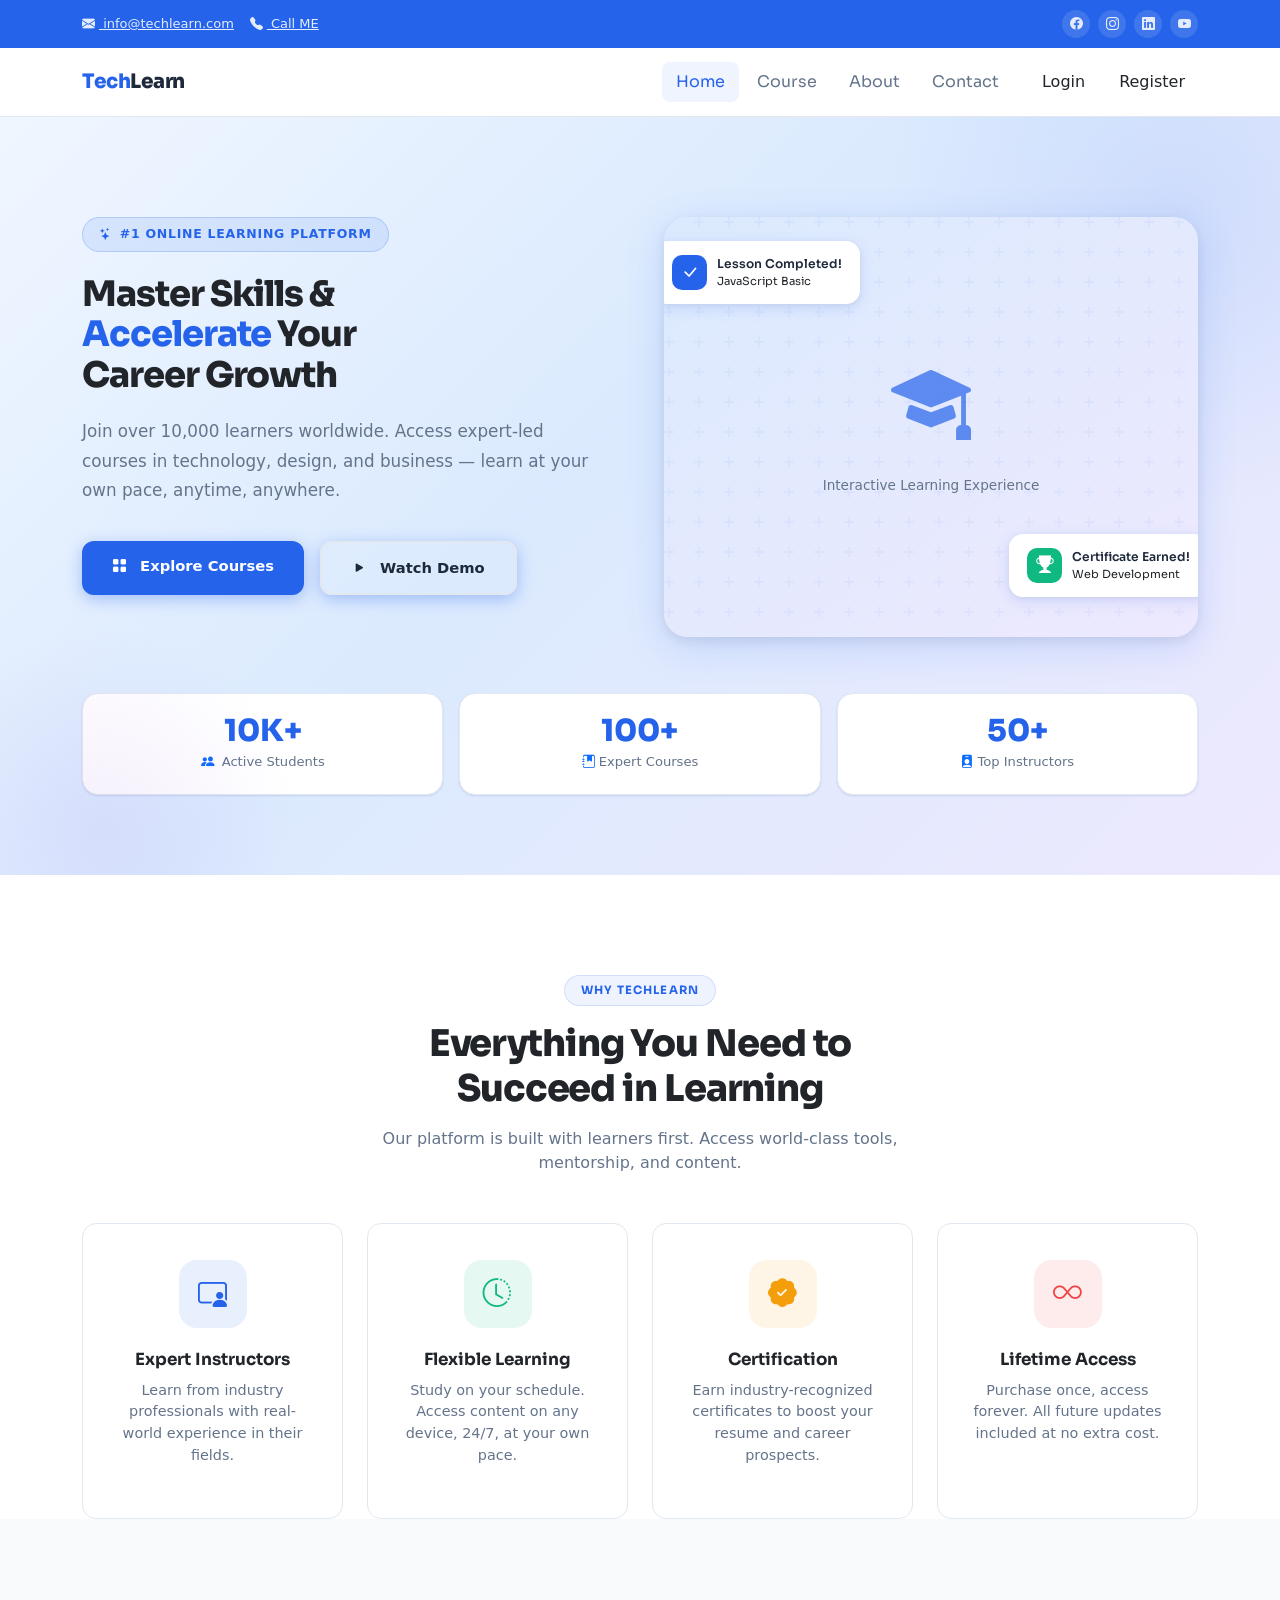
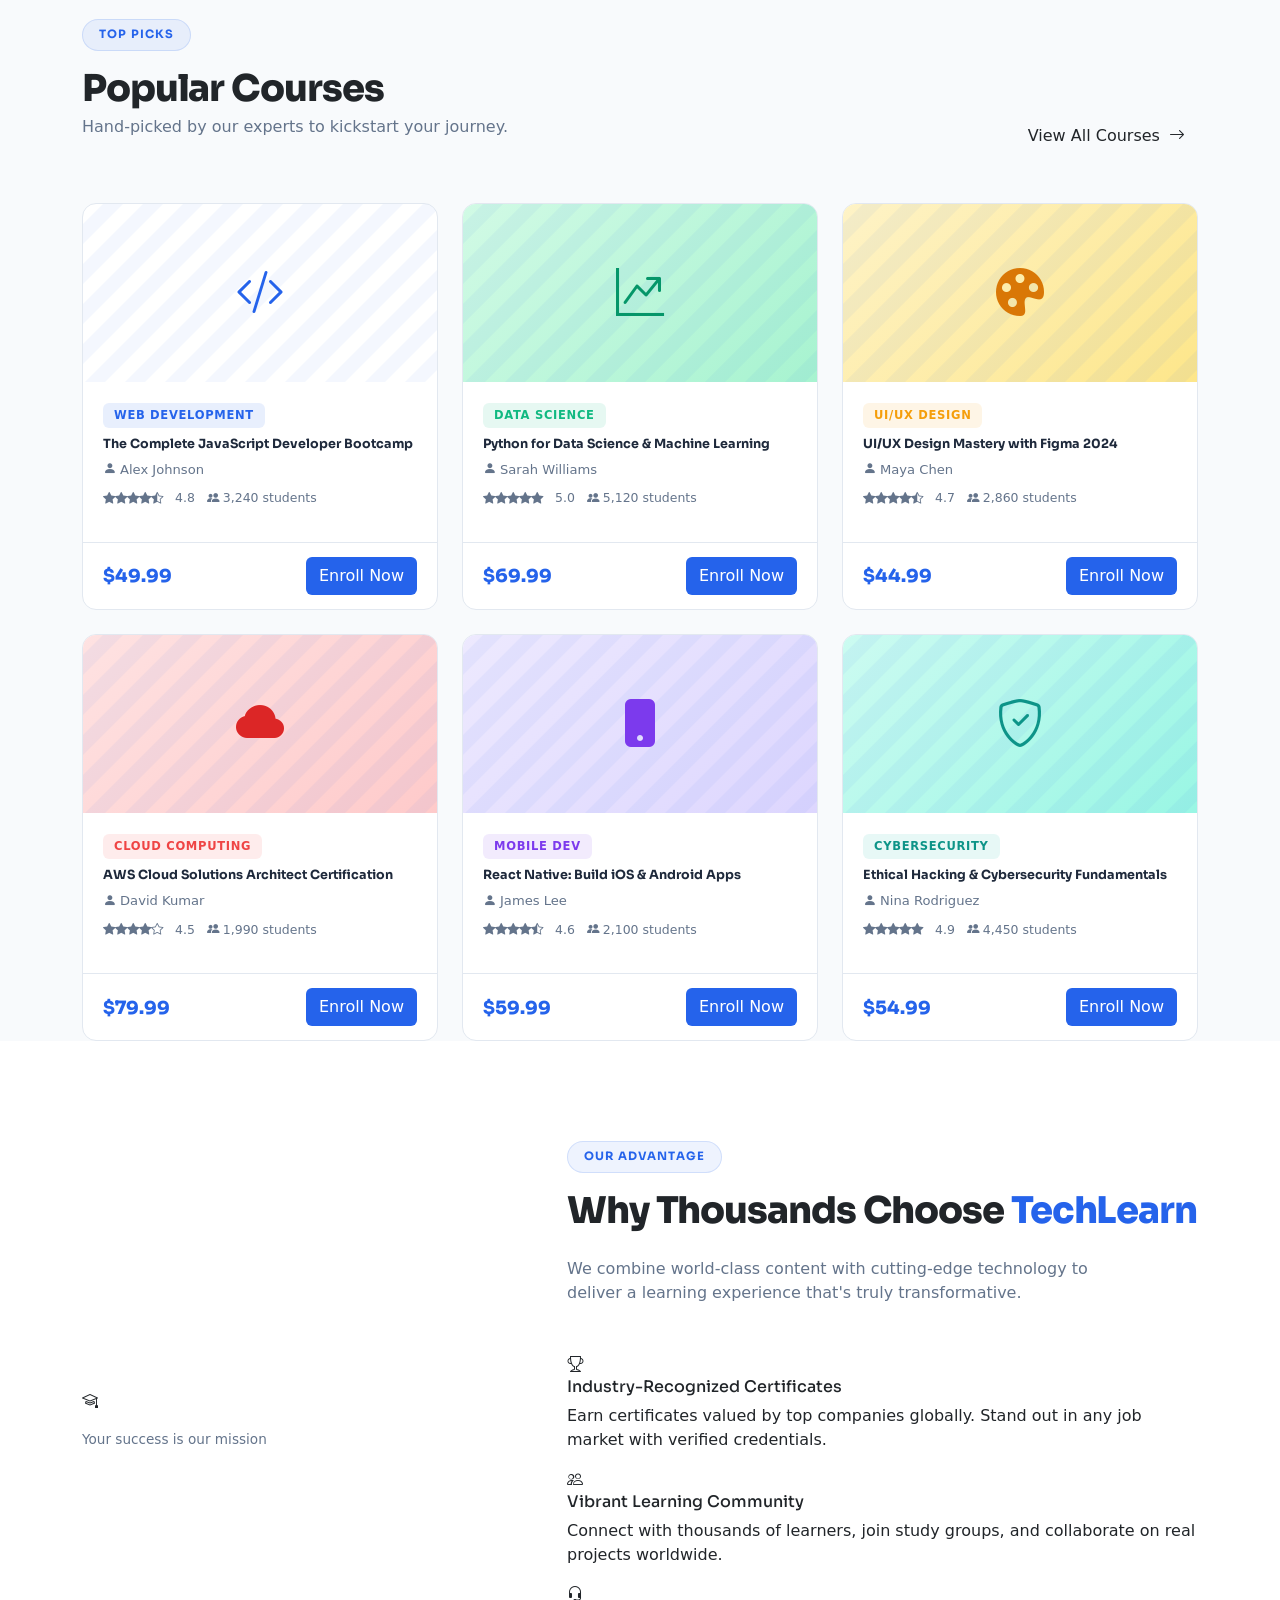
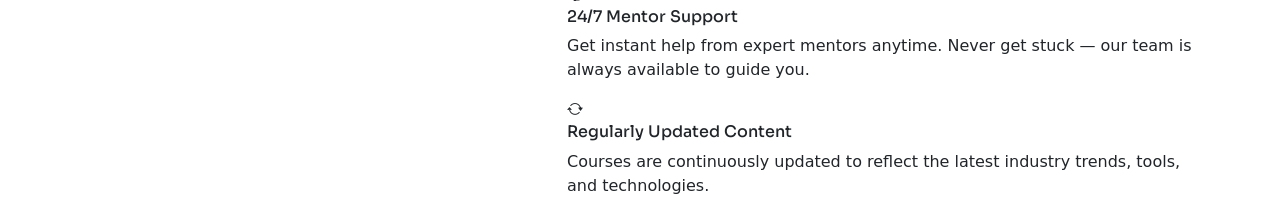
==== index.html @ 826a355e "create why us" ====
<!doctype html>
<html lang="en">
  <head>
    <meta charset="UTF-8" />
    <meta name="viewport" content="width=device-width, initial-scale=1.0" />
    <title>Main Page</title>

    <!-- css file -->
    <link rel="stylesheet" href="css/variables.css" />
    <link rel="stylesheet" href="css/style.css" />
    <link rel="stylesheet" href="css/index.css" />

    <!-- Bootstrap 5 -->
    <link
      href="https://cdn.jsdelivr.net/npm/bootstrap@5.3.3/dist/css/bootstrap.min.css"
      rel="stylesheet"
    />
    <!-- Bootstrap Icons -->
    <link
      href="https://cdn.jsdelivr.net/npm/bootstrap-icons@1.11.3/font/bootstrap-icons.css"
      rel="stylesheet"
    />
    <!-- Google Fonts -->
    <link
      href="https://fonts.googleapis.com/css2?family=Sora:wght@300;400;500;600;700;800&family=DM+Sans:ital,wght@0,300;0,400;0,500;1,400&display=swap"
      rel="stylesheet"
    />
  </head>
  <body>
    <div id="top-header">
      <div class="container">
        <div
          class="d-flex flex-wrap align-items-center justify-content-between gap-2"
        >
          <!-- contact -->
          <div class="d-flex flex-wrap align-items-center gap-3">
            <a href="mailto:techlearn@gmail.com">
              <i class="bi bi-envelope-fill me-1"></i>
              info@techlearn.com
            </a>

            <a href="tel:+174894854">
              <i class="bi bi-telephone-fill me-1"></i>
              Call ME
            </a>
          </div>

          <!-- social Icon -->

          <div class="top-social d-flex gap-2">
            <a href="#" aria-label="Facebook"><i class="bi bi-facebook"></i></a>
            <a href="#" aria-label="Instagram"
              ><i class="bi bi-instagram"></i
            ></a>
            <a href="#" aria-label="LinkedIn"><i class="bi bi-linkedin"></i></a>
            <a href="#" aria-label="Youtube"><i class="bi bi-youtube"></i></a>
          </div>
        </div>
      </div>
    </div>

    <!-- Start Navbar -->

    <nav class="navbar navbar-expand-lg sticky-top" id="mainNav">
      <div class="container">
        <a href="#" class="navbar-brand">Tech<span>Learn</span></a>

        <!-- Mobile Toggle -->

        <button
          class="navbar-toggler border-0"
          type="button"
          data-bs-toggle="offcanvas"
          data-bs-target="#navOffcanvas"
          aria-controls="navOffcanvas"
        >
          <i
            class="bi bi-list"
            style="font-size: 1.6rem; color: var(--primary)"
          ></i>
        </button>

        <!-- disktop nav -->

        <div class="collapse navbar-collapse justify-content-end">
          <ul class="navbar-nav align-itmes-center gap-1 me-3">
            <li class="nav-item">
              <a href="index.html" class="nav-link active">Home</a>
            </li>

            <li class="nav-item">
              <a href="course.html" class="nav-link">Course</a>
            </li>

            <li class="nav-item">
              <a href="" class="nav-link">About</a>
            </li>

            <li class="nav-item">
              <a href="" class="nav-link">Contact</a>
            </li>
          </ul>

          <div class="d-flex gap-2">
            <a href="#" class="btn btn-nav-login">Login</a>
            <a href="#" class="btn btn-nav-register">Register</a>
          </div>
        </div>
      </div>
    </nav>

    <!-- Mobile Menu -->

    <div class="offcanvas offcanvas-end" tabindex="-1" id="navOffcanvas">
      <div class="offcanvas-header">
        <h5 class="offcanvas-title">TechLearn</h5>
        <button
          type="button"
          class="btn-close btn-close-white"
          data-bs-dismiss="offcanvas"
        ></button>
      </div>

      <div class="offcanvas-body">
        <ul class="navbar-nav gap-1 mb-4">
          <li class="nav-item">
            <a href="" class="nav-link active">Home</a>
          </li>

          <li class="nav-item">
            <a href="course.html" class="nav-link">Course</a>
          </li>

          <li class="nav-item">
            <a href="" class="nav-link">About</a>
          </li>

          <li class="nav-item">
            <a href="" class="nav-link">Contact</a>
          </li>
        </ul>

        <div class="d-flex gap-2">
          <a href="#" class="btn btn-nav-login">Login</a>
          <a href="#" class="btn btn-nav-register">Register</a>
        </div>
      </div>
    </div>

    <!-- Hero Section -->

    <section id="hero">
      <div class="container">
        <div class="row align-item-center g-5">
          <!-- Left Content -->
          <div class="col-lg-6">
            <div class="hero-badge">
              <i class="bi bi-stars"></i> #1 Online Learning Platform
            </div>
            <h1 class="hero-heading">
              Master Skills &amp; <br />
              <span class="accent">Accelerate</span> Your<br />
              Career Growth
            </h1>
            <p class="hero-desc">
              Join over 10,000 learners worldwide. Access expert-led courses in
              technology, design, and business — learn at your own pace,
              anytime, anywhere.
            </p>

            <div class="d-flex flex-wrap gap-3">
              <a href="#" class="btn btn-hero-primary">
                <i class="bi bi-grid-fill me-2"></i> Explore Courses
              </a>

              <a href="#" class="btn btn-hero-outline">
                <span class="play-icon"
                  ><i class="bi bi-play-fill me-2"></i
                ></span>
                Watch Demo
              </a>
            </div>
          </div>

          <!-- Right Illustration -->
          <div class="col-lg-6">
            <div class="hero-illustration">
              <div class="hero-float-card card1">
                <div class="fc-icon green"><i class="bi bi-check-lg"></i></div>

                <div>
                  <div style="color: var(--text-primary)">
                    Lesson Completed!
                  </div>

                  <div
                    style="
                      color: var(--text-secndary);
                      font-size: 0.7rem;
                      font-weight: 400;
                    "
                  >
                    JavaScript Basic
                  </div>
                </div>
              </div>

              <div class="hero-float-card card2">
                <div class="fc-icon blue">
                  <i class="bi bi-trophy-fill"></i>
                </div>

                <div>
                  <div style="color: var(--text-primary)">
                    Certificate Earned!
                  </div>

                  <div
                    style="
                      color: var(--text-secndary);
                      font-size: 0.7rem;
                      font-weight: 400;
                    "
                  >
                    Web Development
                  </div>
                </div>
              </div>

              <div class="hero-illo-inner">
                <i class="bi bi-mortarboard-fill"></i>
                <p>Interactive Learning Experience</p>
              </div>
            </div>
          </div>
        </div>

        <div class="hero-stats">
          <div class="row g-3">
            <div class="col-sm-4">
              <div class="stat-card">
                <div class="stat-num">10K+</div>
                <div class="stat-label">
                  <i class="bi bi-people-fill text-primary me-1"></i> Active
                  Students
                </div>
              </div>
            </div>

            <div class="col-sm-4">
              <div class="stat-card">
                <div class="stat-num">100+</div>
                <div class="stat-label">
                  <i class="bi bi-journal-bookmark-fill text-primary me-1"></i
                  >Expert Courses
                </div>
              </div>
            </div>

            <div class="col-sm-4">
              <div class="stat-card">
                <div class="stat-num">50+</div>
                <div class="stat-label">
                  <i class="bi bi-person-badge-fill text-primary me-1"></i>Top
                  Instructors
                </div>
              </div>
            </div>
          </div>
        </div>
      </div>
    </section>

    <!-- =============================================
     4. FEATURES SECTION
============================================= -->
    <section id="features" class="section-pad">
      <div class="container">
        <div class="text-center mb-5">
          <div class="section-tag">Why TechLearn</div>
          <h2 class="section-title">
            Everything You Need to <br class="d-none d-md-block" />Succeed in
            Learning
          </h2>
          <div class="divider mx-auto mb-3"></div>
          <p class="section-sub mx-auto">
            Our platform is built with learners first. Access world-class tools,
            mentorship, and content.
          </p>
        </div>
        <div class="row g-4">
          <div class="col-sm-6 col-lg-3">
            <div class="feature-card">
              <div class="feature-icon fi-blue">
                <i class="bi bi-person-video3"></i>
              </div>
              <h5>Expert Instructors</h5>
              <p>
                Learn from industry professionals with real-world experience in
                their fields.
              </p>
            </div>
          </div>
          <div class="col-sm-6 col-lg-3">
            <div class="feature-card">
              <div class="feature-icon fi-green">
                <i class="bi bi-clock-history"></i>
              </div>
              <h5>Flexible Learning</h5>
              <p>
                Study on your schedule. Access content on any device, 24/7, at
                your own pace.
              </p>
            </div>
          </div>
          <div class="col-sm-6 col-lg-3">
            <div class="feature-card">
              <div class="feature-icon fi-yellow">
                <i class="bi bi-patch-check-fill"></i>
              </div>
              <h5>Certification</h5>
              <p>
                Earn industry-recognized certificates to boost your resume and
                career prospects.
              </p>
            </div>
          </div>
          <div class="col-sm-6 col-lg-3">
            <div class="feature-card">
              <div class="feature-icon fi-red">
                <i class="bi bi-infinity"></i>
              </div>
              <h5>Lifetime Access</h5>
              <p>
                Purchase once, access forever. All future updates included at no
                extra cost.
              </p>
            </div>
          </div>
        </div>
      </div>
    </section>
    <!-- courses -->
    <section id="courses" class="section-pad">
      <div class="container">
        <div
          class="d-flex flex-wrap align-items-end justify-content-between mb-5 gap-3"
        >
          <div>
            <div class="section-tag">Top Picks</div>
            <h2 class="section-title mb-1">Popular Courses</h2>
            <div class="divider left"></div>
            <p class="section-sub">
              Hand-picked by our experts to kickstart your journey.
            </p>
          </div>
          <a href="#" class="btn btn-nav-login"
            >View All Courses <i class="bi bi-arrow-right ms-1"></i
          ></a>
        </div>

        <div class="row g-4">
          <div class="col-md-6 col-lg-4">
            <div class="course-card">
              <div class="course-thumb">
                <i
                  class="bi bi-code-slash"
                  style="color: #2563eb; position: relative; z-index: 1"
                ></i>
              </div>
              <div class="course-body">
                <span class="course-cat cat-blue">Web Development</span>
                <h6 class="course-title">
                  The Complete JavaScript Developer Bootcamp
                </h6>
                <p class="course-instructor">
                  <i class="bi bi-person-fill me-1"></i>Alex Johnson
                </p>
                <div class="course-meta">
                  <span class="stars"
                    ><i class="bi bi-star-fill"></i
                    ><i class="bi bi-star-fill"></i
                    ><i class="bi bi-star-fill"></i
                    ><i class="bi bi-star-fill"></i
                    ><i class="bi bi-star-half"></i
                  ></span>
                  <span>4.8</span>
                  <span
                    ><i class="bi bi-people-fill me-1"></i>3,240 students</span
                  >
                </div>
              </div>
              <div class="course-footer">
                <span class="course-price">$49.99</span>
                <a href="#" class="btn btn-enroll">Enroll Now</a>
              </div>
            </div>
          </div>

          <!-- Course 2 -->
          <div class="col-md-6 col-lg-4">
            <div class="course-card">
              <div class="course-thumb course-thumb-green">
                <i
                  class="bi bi-graph-up-arrow"
                  style="color: #059669; position: relative; z-index: 1"
                ></i>
              </div>
              <div class="course-body">
                <span class="course-cat cat-green">Data Science</span>
                <h6 class="course-title">
                  Python for Data Science &amp; Machine Learning
                </h6>
                <p class="course-instructor">
                  <i class="bi bi-person-fill me-1"></i>Sarah Williams
                </p>
                <div class="course-meta">
                  <span class="stars"
                    ><i class="bi bi-star-fill"></i
                    ><i class="bi bi-star-fill"></i
                    ><i class="bi bi-star-fill"></i
                    ><i class="bi bi-star-fill"></i
                    ><i class="bi bi-star-fill"></i
                  ></span>
                  <span>5.0</span>
                  <span
                    ><i class="bi bi-people-fill me-1"></i>5,120 students</span
                  >
                </div>
              </div>
              <div class="course-footer">
                <span class="course-price">$69.99</span>
                <a href="#" class="btn btn-enroll">Enroll Now</a>
              </div>
            </div>
          </div>

          <!-- Course 3 -->
          <div class="col-md-6 col-lg-4">
            <div class="course-card">
              <div class="course-thumb course-thumb-yellow">
                <i
                  class="bi bi-palette-fill"
                  style="color: #d97706; position: relative; z-index: 1"
                ></i>
              </div>
              <div class="course-body">
                <span class="course-cat cat-yellow">UI/UX Design</span>
                <h6 class="course-title">
                  UI/UX Design Mastery with Figma 2024
                </h6>
                <p class="course-instructor">
                  <i class="bi bi-person-fill me-1"></i>Maya Chen
                </p>
                <div class="course-meta">
                  <span class="stars"
                    ><i class="bi bi-star-fill"></i
                    ><i class="bi bi-star-fill"></i
                    ><i class="bi bi-star-fill"></i
                    ><i class="bi bi-star-fill"></i
                    ><i class="bi bi-star-half"></i
                  ></span>
                  <span>4.7</span>
                  <span
                    ><i class="bi bi-people-fill me-1"></i>2,860 students</span
                  >
                </div>
              </div>
              <div class="course-footer">
                <span class="course-price">$44.99</span>
                <a href="#" class="btn btn-enroll">Enroll Now</a>
              </div>
            </div>
          </div>

          <!-- Course 4 -->
          <div class="col-md-6 col-lg-4">
            <div class="course-card">
              <div class="course-thumb course-thumb-red">
                <i
                  class="bi bi-cloud-fill"
                  style="color: #dc2626; position: relative; z-index: 1"
                ></i>
              </div>
              <div class="course-body">
                <span class="course-cat cat-red">Cloud Computing</span>
                <h6 class="course-title">
                  AWS Cloud Solutions Architect Certification
                </h6>
                <p class="course-instructor">
                  <i class="bi bi-person-fill me-1"></i>David Kumar
                </p>
                <div class="course-meta">
                  <span class="stars"
                    ><i class="bi bi-star-fill"></i
                    ><i class="bi bi-star-fill"></i
                    ><i class="bi bi-star-fill"></i
                    ><i class="bi bi-star-fill"></i><i class="bi bi-star"></i
                  ></span>
                  <span>4.5</span>
                  <span
                    ><i class="bi bi-people-fill me-1"></i>1,990 students</span
                  >
                </div>
              </div>
              <div class="course-footer">
                <span class="course-price">$79.99</span>
                <a href="#" class="btn btn-enroll">Enroll Now</a>
              </div>
            </div>
          </div>

          <!-- Course 5 -->
          <div class="col-md-6 col-lg-4">
            <div class="course-card">
              <div class="course-thumb course-thumb-purple">
                <i
                  class="bi bi-phone-fill"
                  style="color: #7c3aed; position: relative; z-index: 1"
                ></i>
              </div>
              <div class="course-body">
                <span class="course-cat cat-purple">Mobile Dev</span>
                <h6 class="course-title">
                  React Native: Build iOS &amp; Android Apps
                </h6>
                <p class="course-instructor">
                  <i class="bi bi-person-fill me-1"></i>James Lee
                </p>
                <div class="course-meta">
                  <span class="stars"
                    ><i class="bi bi-star-fill"></i
                    ><i class="bi bi-star-fill"></i
                    ><i class="bi bi-star-fill"></i
                    ><i class="bi bi-star-fill"></i
                    ><i class="bi bi-star-half"></i
                  ></span>
                  <span>4.6</span>
                  <span
                    ><i class="bi bi-people-fill me-1"></i>2,100 students</span
                  >
                </div>
              </div>
              <div class="course-footer">
                <span class="course-price">$59.99</span>
                <a href="#" class="btn btn-enroll">Enroll Now</a>
              </div>
            </div>
          </div>

          <!-- Course 6 -->
          <div class="col-md-6 col-lg-4">
            <div class="course-card">
              <div class="course-thumb course-thumb-teal">
                <i
                  class="bi bi-shield-check"
                  style="color: #0d9488; position: relative; z-index: 1"
                ></i>
              </div>
              <div class="course-body">
                <span class="course-cat cat-teal">Cybersecurity</span>
                <h6 class="course-title">
                  Ethical Hacking &amp; Cybersecurity Fundamentals
                </h6>
                <p class="course-instructor">
                  <i class="bi bi-person-fill me-1"></i>Nina Rodriguez
                </p>
                <div class="course-meta">
                  <span class="stars"
                    ><i class="bi bi-star-fill"></i
                    ><i class="bi bi-star-fill"></i
                    ><i class="bi bi-star-fill"></i
                    ><i class="bi bi-star-fill"></i
                    ><i class="bi bi-star-fill"></i
                  ></span>
                  <span>4.9</span>
                  <span
                    ><i class="bi bi-people-fill me-1"></i>4,450 students</span
                  >
                </div>
              </div>
              <div class="course-footer">
                <span class="course-price">$54.99</span>
                <a href="#" class="btn btn-enroll">Enroll Now</a>
              </div>
            </div>
          </div>
        </div>
      </div>
    </section>
    <!-- Why choose us -->
    <section id="why-us" class="section-pad">
      <div class="container">
        <div class="row g-5 align-items-center">
          <!-- Image -->
          <div class="col-lg-5">
            <div class="why-image">
              <div class="why-image-inner">
                <i class="bi bi-mortarboard"></i>
                <p
                  class="mt-3"
                  style="color: var(--text-secondary); font-size: 0.85rem"
                >
                  Your success is our mission
                </p>
              </div>
            </div>
          </div>
          <!-- Content -->
          <div class="col-lg-7">
            <div class="section-tag">Our Advantage</div>
            <h2 class="section-title">
              Why Thousands Choose
              <span style="color: var(--primary)">TechLearn</span>
            </h2>
            <div class="divider left mb-4"></div>
            <p class="section-sub mb-5">
              We combine world-class content with cutting-edge technology to
              deliver a learning experience that's truly transformative.
            </p>

            <div class="why-feature">
              <div class="why-icon"><i class="bi bi-trophy"></i></div>
              <div>
                <h6>Industry-Recognized Certificates</h6>
                <p>
                  Earn certificates valued by top companies globally. Stand out
                  in any job market with verified credentials.
                </p>
              </div>
            </div>

            <div class="why-feature">
              <div class="why-icon"><i class="bi bi-people"></i></div>
              <div>
                <h6>Vibrant Learning Community</h6>
                <p>
                  Connect with thousands of learners, join study groups, and
                  collaborate on real projects worldwide.
                </p>
              </div>
            </div>

            <div class="why-feature">
              <div class="why-icon"><i class="bi bi-headset"></i></div>
              <div>
                <h6>24/7 Mentor Support</h6>
                <p>
                  Get instant help from expert mentors anytime. Never get stuck
                  — our team is always available to guide you.
                </p>
              </div>
            </div>

            <div class="why-feature">
              <div class="why-icon"><i class="bi bi-arrow-repeat"></i></div>
              <div>
                <h6>Regularly Updated Content</h6>
                <p>
                  Courses are continuously updated to reflect the latest
                  industry trends, tools, and technologies.
                </p>
              </div>
            </div>
          </div>
        </div>
      </div>
    </section>
  </body>
  <script src="https://cdn.jsdelivr.net/npm/bootstrap@5.3.3/dist/js/bootstrap.bundle.min.js"></script>
</html>
---- css/variables.css ----
/* =============================================
       CSS VARIABLES  (identical to homepage)
    ============================================= */
    :root {
      --primary:       #2563EB;
      --primary-hover: #1D4ED8;
      --secondary:     #3B82F6;
      --success:       #10B981;
      --warning:       #F59E0B;
      --danger:        #EF4444;

      --bg-main:       #F8FAFC;
      --bg-section:    #FFFFFF;
      --bg-card:       #FFFFFF;

      --text-primary:  #1E293B;
      --text-secondary:#64748B;
      --text-light:    #94A3B8;

      --footer-bg:     #0F172A;
      --footer-text:   #CBD5E1;
      --footer-link:   #60A5FA;

      --border:        #E2E8F0;

      --shadow-sm:  0 1px 3px rgba(37,99,235,.08), 0 1px 2px rgba(0,0,0,.06);
      --shadow-md:  0 4px 16px rgba(37,99,235,.12), 0 2px 6px rgba(0,0,0,.06);
      --shadow-lg:  0 10px 40px rgba(37,99,235,.16), 0 4px 12px rgba(0,0,0,.08);
      --radius:     14px;
      --transition: .28s cubic-bezier(.4,0,.2,1);
    }
---- css/style.css ----
/* =============================================
       BASE
    ============================================= */
    *,
    *::before,
    *::after {
        box-sizing: border-box;
        margin: 0;
        padding: 0;
    }

    body {
        font-family: 'DM Sans', sans-serif;
        background: var(--bg-main);
        color: var(--text-primary);
        font-size: 16px;
        line-height: 1.65;
        overflow-x: hidden;
    }

    h1,
    h2,
    h3,
    h4,
    h5,
    h6 {
        font-family: 'Sora', sans-serif;
        font-weight: 700;
        color: var(--text-primary);
    }

    a {
        text-decoration: none;
        color: inherit;
    }

    #top-header{
        background-color: var(--primary);
        padding: 10px 0;
        font-size: 13px;
        color: #fff;
    }

    #top-header a{
        color: #fff;
        opacity: .88;
        transition: opacity var(--transition);
    }
    #top-header a:hover{
        opacity: 1;
        
    }

    .top-social a{
        display: inline-flex;
        align-items: center;
        justify-content: center;
        width: 28px;
        height: 28px;
        border-radius: 50%;
        background: rgba(255, 255, 255, .14);
        font-size: 13px;
        transition: background var(--transition), transform var(--transition);
    }

    .top-social a:hover{
        background: rgba(255, 255, 255, .3);
        transform: translateY(-2px)
    }


/* navbar style */

#mainNav{
    background: var(--bg-section);
    border-bottom: 1px solid var(--border);
    padding: 14px 0;
    transition: box-shadow var(--transition);
}


#mainNav.scrolled{
    box-shadow: var(--shadow-md);
}
.navbar-brand{
    font-family: "Sora",sans-serif;
    font-weight: 800;
    font-size: 1.5rem;
    color: var(--primary) !important;
    letter-spacing: -0.5px;
}

.navbar-brand span{
    color: var(--text-primary);
}

.nav-link{
     font-family: "Sora",sans-serif;
    font-weight: 500;
    font-size: 0.88rem;
    color: var(--text-secondary) !important;
    padding: 8px 14px !important;
    border-radius: 8px;
    transition: color var(--transition), background var(--transition);
}

.nav-link:hover,
.nav-link.active {
    color:var(--primary)!important;
    background: rgba(37, 99, 235, 0.07);
}

.btn-nav-login{
    font-family: 'Segoe UI',sans-serif;
    font-size: 0.85rem;
    font-weight: 600;
    color: var(--primary);
    border: 1.5px solid var(--primary);
    border-radius: 9px;
    padding: 8px 22px;
    transition: all var(--transition);
}

.btn-nav-login:hover{
    background: var(--primary);
    color: #fff;
    transform: translateY(-1px);
    box-shadow: 0 4px 12px rgba(37, 99, 235, .3);
}


.btn-nav-register{
    font-family: 'Segoe UI',sans-serif;
    font-size: 0.85rem;
    font-weight: 600;
    color: var(--primary);
    border: 1.5px solid var(--primary);
    border-radius: 9px;
    padding: 8px 22px;
    transition: all var(--transition);
}

.btn-nav-register:hover{
    background: var(--primary);
    color: #fff;
    transform: translateY(-1px);
    box-shadow: 0 4px 12px rgba(37, 99, 235, .3);
}


.offcanvas-header{
    background-color: var(--primary);
    color: #fff;
}

.offcanvas-title{
    font-family: 'Segoe UI' sans-serif;
    font-weight: 800;
}
---- css/index.css ----
#hero {
  background: linear-gradient(135deg, #eff6ff 0%, #dbeafe 45%, #ede9fe 100%);
  padding: 100px 0 80px;
  position: relative;
  overflow: hidden;
}

#hero::before {
  content: "";
  position: absolute;
  width: 600px;
  height: 600px;
  border-radius: 50%;
  background: radial-gradient(
    circle,
    rgba(37, 99, 235, 0.1) 0%,
    transparent 70%
  );
  top: -200px;
  right: -200px;
  pointer-events: none;
}

#hero::after {
  content: "";
  position: absolute;
  width: 400px;
  height: 400px;
  border-radius: 50%;
  background: radial-gradient(
    circle,
    rgba(109, 40, 217, 0.07) 0%,
    transparent 70%
  );
  bottom: -150px;
  left: -100px;
  pointer-events: none;
}

.hero-badge {
  display: inline-flex;
  align-items: center;
  gap: 8px;
  background: rgba(37, 99, 235, 0.1);
  color: var(--primary);
  font-family: "sora" sans-serif;
  font-size: 0.78rem;
  font-weight: 700;
  letter-spacing: 0.06em;
  text-transform: uppercase;
  padding: 7px 16px;
  border-radius: 50px;
  margin-bottom: 22px;
  border: 1px solid rgba(37, 99, 235, 0.2);
}

.hero-heading {
  font-size: 2.2rem;
  font-weight: 800;
  line-height: 1.15;
  letter-spacing: -0.03em;
  margin-bottom: 22px;
}

.hero-heading .accent {
  color: var(--primary);
  position: relative;
}

.hero-desc {
  font-size: 1.05rem;
  color: var(--text-secondary);
  max-width: 520px;
  margin-bottom: 36px;
  line-height: 1.75;
}

.btn-hero-primary {
  background: var(--primary) !important;
  color: #fff !important;
  font-family: "Sora" sans-serif !important;
  font-weight: 700 !important;
  font-size: 0.92rem !important;
  padding: 14px 30px !important;
  border-radius: 12px !important;
  border: none !important;
  transition: all var(--transition) !important;
  box-shadow: 0 4px 16px rgb(37, 99, 235, 0.35) !important;
}

.btn-hero-primary:hover {
  background: var(--primary-hover);
  transform: translateY(-2px);
  box-shadow: 0 8px 24px rgba(37, 99, 235, 0.45);
  color: #fff;
}

.btn-hero-outline {
  background: transparent !important;
  color: var(--text-primary) !important;
  font-family: "Sora" sans-serif !important;
  font-weight: 700 !important;
  font-size: 0.92rem !important;
  padding: 14px 30px !important;
  border-radius: 12px !important;
  border: 2px solid var(--border) !important;
  transition: all var(--transition) !important;
  display: inline-flex;
  box-shadow: 0 4px 16px rgb(37, 99, 235, 0.35) !important;
  gap: 8px;
  align-items: center;
}

.btn-hero-outline:hover {
  border-color: var(--primary) !important;
  color: var(--primary) !important;
  transform: translateY(-2px) !important;
}

/* .btn-hero-outline .play-icon {
    width: 34px;
    height: 34px;
    background: var(--primary);
    border-radius: 50%;
    display: inline-flex;
    align-items: center;
    justify-content: center;
    color:#fff;
    font-size: 12px;
    transition: background var(--transition);
} */

.hero-illustration {
  background: linear-gradient(145deg, #dbeafe, #ede9fe);
  border-radius: 24px;
  min-height: 420px;
  position: relative;
  display: flex;
  align-items: center;
  justify-content: center;
  overflow: hidden;
  box-shadow: var(--shadow-lg);
}

.hero-illustration::before {
  content: "";
  position: absolute;
  inset: 0;
  background: url("data:image/svg+xml,%3Csvg width='60' height='60' viewBox='0 0 60 60' xmlns='http://www.w3.org/2000/svg'%3E%3Cg fill='none' fill-rule='evenodd'%3E%3Cg fill='%232563EB' fill-opacity='0.05'%3E%3Cpath d='M36 34v-4h-2v4h-4v2h4v4h2v-4h4v-2h-4zm0-30V0h-2v4h-4v2h4v4h2V6h4V4h-4zM6 34v-4H4v4H0v2h4v4h2v-4h4v-2H6zM6 4V0H4v4H0v2h4v4h2V6h4V4H6z'/%3E%3C/g%3E%3C/g%3E%3C/svg%3E");
}

.hero-illo-inner {
  text-align: center;
  position: relative;
  z-index: 1;
  padding: 40px;
}

.hero-illo-inner i {
  font-size: 5rem;
  color: var(--primary);
  opacity: 0.7;
}

.hero-illo-inner p {
  color: var(--text-secondary);
  font-size: 0.85rem;
  margin-top: 12px;
}

.hero-float-card {
  position: absolute;
  background: #fff;
  border-radius: 14px;
  padding: 14px 18px;
  box-shadow: var(--shadow-md);
  display: flex;
  align-items: center;
  gap: 10px;
  font-family: "Sora", sans-serif;
  font-size: 0.76rem;
  font-weight: 600;
  animation: floatCard 3s ease-in-out infinite;
}

.hero-float-card.card1 {
  top: 24px;
  left: -10px;
  animation-delay: 0s;
}

.hero-float-card.card2 {
  bottom: 40px;
  right: -10px;
  animation-delay: 1.5s;
}

.hero-float-card .fc-icon {
  width: 35px;
  height: 35px;
  border-radius: 10px;
  display: flex;
  align-items: center;
  justify-content: center;
  font-size: 1.1rem;
  color: #fff;
}

.hero-float-card .fc-icon.green {
  background: var(--primary);
}

.hero-float-card .fc-icon.blue {
  background: var(--success) !important;
}

@keyframes floatCard {
  0%,
  100% {
    transform: translateY(0);
  }

  50% {
    transform: translateY(-8px);
  }
}

.hero-stats {
  margin-top: 56px;
}

.stat-card {
  background: #fff;
  border-radius: 16px;
  padding: 22px 28px;
  text-align: center;
  box-shadow: var(--shadow-sm);
  border: 1px solid var(--border);
  transition: all var(--transition);
}

.stat-card:hover {
  box-shadow: var(--shadow-md);
  transform: translateY(-4px);
  border-color: rgba(37, 99, 235, 0.2);
}

.stat-num {
  font-family: "Sora", sans-serif;
  font-size: 1.9rem;
  font-weight: 800;
  color: var(--primary);
  line-height: 1;
  margin-bottom: 6px;
}

.stat-label {
  font-size: 0.82rem;
  color: var(--text-secondary);
  font-weight: 500;
}

/* =============================================
       SECTION HEADER SHARED STYLE
    ============================================= */
.section-tag {
  margin-top: 100px;
  display: inline-block;
  background: rgba(37, 99, 235, 0.08);
  color: var(--primary);
  font-family: "Sora", sans-serif;
  font-size: 0.72rem;
  font-weight: 700;
  letter-spacing: 0.1em;
  text-transform: uppercase;
  padding: 6px 16px;
  border-radius: 50px;
  margin-bottom: 16px;
  border: 1px solid rgba(37, 99, 235, 0.15);
}

.section-title {
  font-size: clamp(1.6rem, 3.5vw, 2.3rem);
  font-weight: 800;
  letter-spacing: -0.03em;
  margin-bottom: 14px;
}

.section-sub {
  color: var(--text-secondary);
  font-size: 1rem;
  max-width: 560px;
}

/* =============================================
       4. FEATURES SECTION
    ============================================= */
#features {
  background: var(--bg-section);
}

.feature-card {
  background: var(--bg-card);
  border-radius: var(--radius);
  padding: 36px 28px;
  border: 1.5px solid var(--border);
  text-align: center;
  transition: all var(--transition);
  height: 100%;
}

.feature-card:hover {
  border-color: rgba(37, 99, 235, 0.3);
  box-shadow: var(--shadow-lg);
  transform: translateY(-6px);
}

.feature-icon {
  width: 68px;
  height: 68px;
  border-radius: 18px;
  display: flex;
  align-items: center;
  justify-content: center;
  font-size: 1.8rem;
  margin: 0 auto 22px;
  transition: transform var(--transition);
}

.feature-card:hover .feature-icon {
  transform: scale(1.1) rotate(-4deg);
}

.fi-blue {
  background: rgba(37, 99, 235, 0.1);
  color: var(--primary);
}

.fi-green {
  background: rgba(16, 185, 129, 0.1);
  color: var(--success);
}

.fi-yellow {
  background: rgba(245, 158, 11, 0.1);
  color: var(--warning);
}

.fi-red {
  background: rgba(239, 68, 68, 0.1);
  color: var(--danger);
}

.feature-card h5 {
  font-size: 1.05rem;
  font-weight: 700;
  margin-bottom: 10px;
}

.feature-card p {
  color: var(--text-secondary);
  font-size: 0.9rem;
}

/* popular course */

#courses {
  background: var(--bg-main);
}
.course-card {
  background: var(--bg-card);
  border-radius: var(--radius);
  overflow: hidden;
  border: 1.5px solid var(--border);
  transition: all var(--transition);
  height: 100%;
}

.course-card:hover {
  box-shadow: var(--shadow-lg);
  transform: translateY(-6px);
  border-color: rgba(37, 99, 235, 0.25);
}

.course-thumb {
  height: 178px;
  background: linear-gradient(135deg #dbeafe, #ede9fe);
  display: flex;
  align-items: center;
  justify-content: center;
  font-size: 3rem;
  position: relative;
  overflow: hidden;
}

.course-thumb::after {
  content: "";
  position: absolute;
  inset: 0;
  background: url("data:image/svg+xml,%3Csvg width='40' height='40' viewBox='0 0 40 40' xmlns='http://www.w3.org/2000/svg'%3E%3Cg fill='%232563EB' fill-opacity='0.05'%3E%3Cpath d='M0 40L40 0H20L0 20M40 40V20L20 40'/%3E%3C/g%3E%3C/svg%3E");
}

.course-thumb-green {
  background: linear-gradient(135deg, #d1fae5, #a7f3d0);
}
.course-thumb-yellow {
  background: linear-gradient(135deg, #fef3c7, #fde68a);
}
.course-thumb-red {
  background: linear-gradient(135deg, #fee2e2, #fecaca);
}
.course-thumb-purple {
  background: linear-gradient(135deg, #ede9fe, #ddd6fe);
}
.course-thumb-teal {
  background: linear-gradient(135deg, #ccfbf1, #99f6e4);
}

.course-cat {
  display: inline-block;
  font-size: 0.72rem;
  font-weight: 700;
  letter-spacing: 0.06em;
  text-transform: uppercase;
  padding: 4px 11px;
  border-radius: 6px;
  margin-bottom: 8px;
}

.cat-blue {
  background: rgba(37, 99, 235, 0.1);
  color: var(--primary);
}
.cat-green {
  background: rgba(16, 185, 129, 0.1);
  color: var(--success);
}
.cat-yellow {
  background: rgba(245, 158, 11, 0.1);
  color: var(--warning);
}
.cat-red {
  background: rgba(239, 68, 68, 0.1);
  color: var(--danger);
}
.cat-purple {
  background: rgba(124, 58, 237, 0.1);
  color: #7c3aed;
}
.cat-teal {
  background: rgba(20, 184, 166, 0.1);
  color: #0d9488;
}

.course-body {
  padding: 20px;
}

.course-title {
  font-size: 0.79rem;
  font-weight: 700;
  margin-bottom: 6px;
  line-height: 1.4;
  color: var(--text-primary);
}

.course-instructor {
  font-size: 0.82rem;
  color: var(--text-secondary);
  margin-bottom: 10px;
}

.course-meta {
  display: flex;
  align-items: center;
  gap: 12px;
  margin-bottom: 14px;
}
.stars {
  color: var(--warning);
  font-size: 0.8rem;
}
.course-meta span {
  font-size: 0.78rem;
  color: var(--text-secondary);
}

.course-footer {
  display: flex;
  align-items: center;
  justify-content: space-between;
  border-top: 1px solid var(--border);
  padding: 14px 20px;
}

.course-price {
  font-family: "Sora", sans-serif;
  font-size: 1.15rem;
  font-weight: 800;
  color: var(--primary);
}

.btn-enroll {
  font-family: "Sora", sans-serif;
  font-size: 0.78rem;
  font-weight: 700;
  background: var(--primary) !important;
  color: #fff !important;
  border: none;
  padding: 8px 18px;
  border-radius: 8px;
  transition: all var(--transition);
}

.btn-enroll:hover {
  background: var(--primary-hover);
  transform: translateY(-1px);
  box-shadow: 0 4px 10px rgba(37, 99, 235, 0.35);
  color: #fff;
}
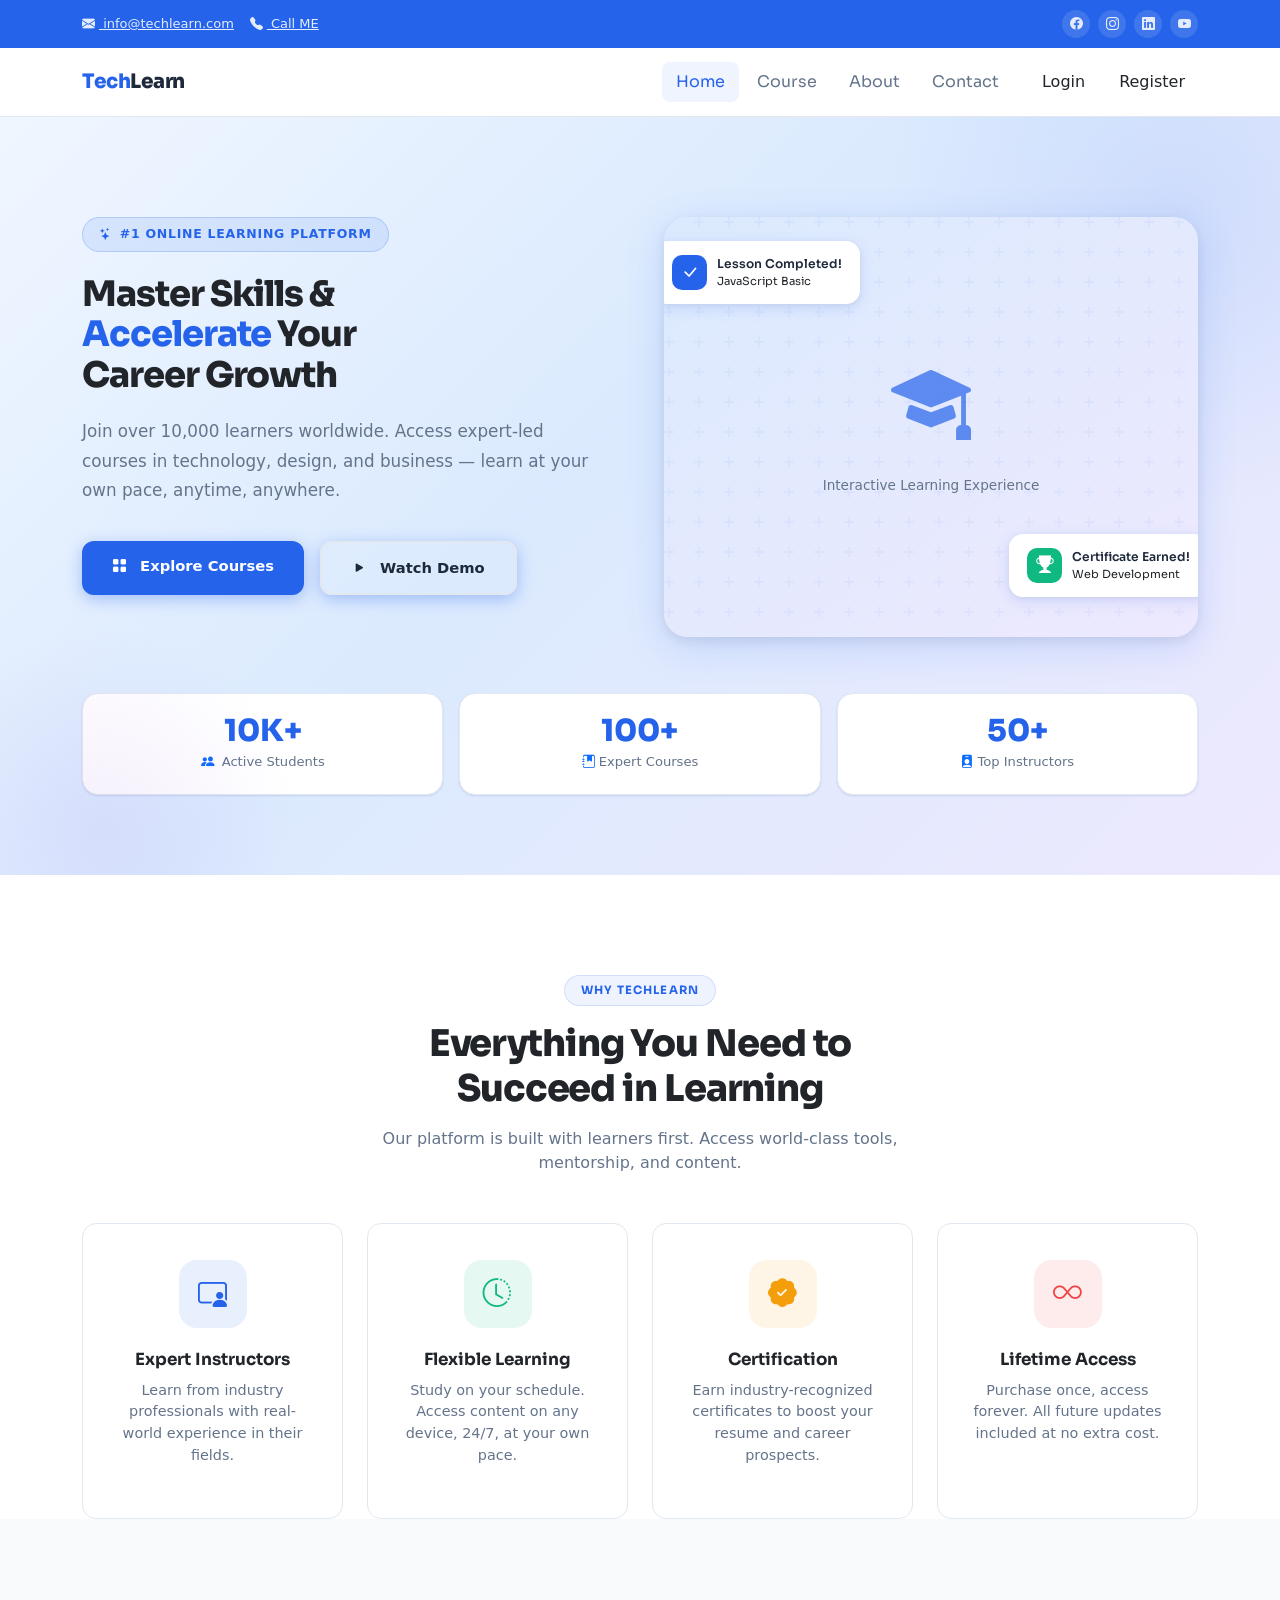
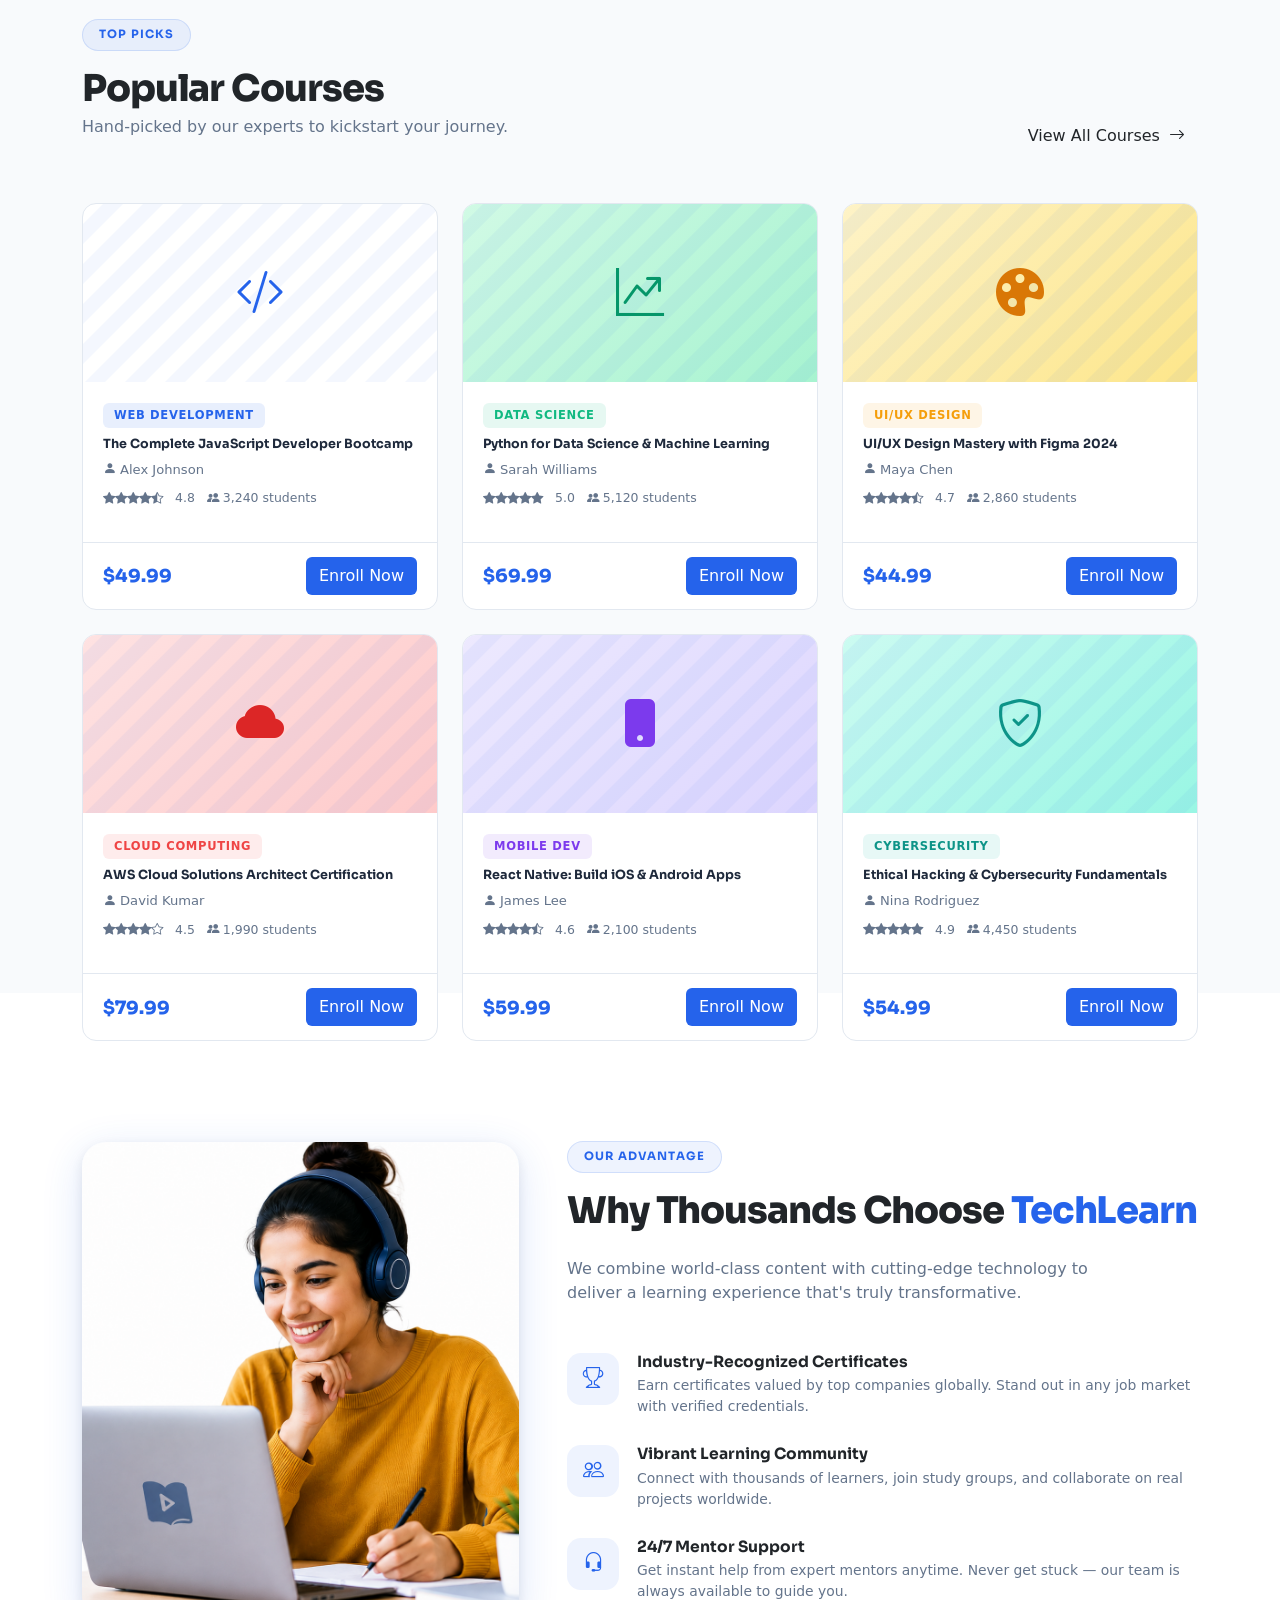
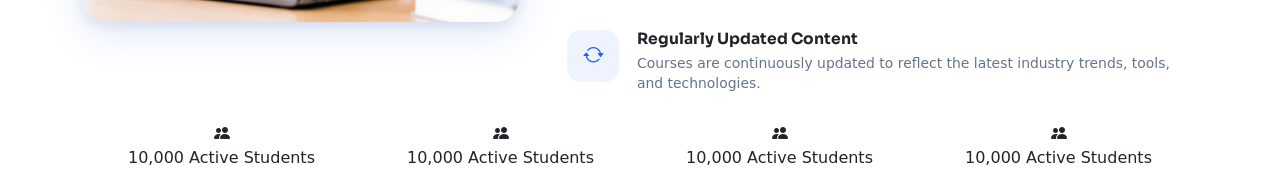
==== commit 3750b710: "Add "Why choose us" section with styles and image" ====
--- a/index.html
+++ b/index.html
@@ -588,6 +588,7 @@
         </div>
       </div>
     </section>
+
     <!-- Why choose us -->
     <section id="why-us" class="section-pad">
       <div class="container">
@@ -596,13 +597,7 @@
           <div class="col-lg-5">
             <div class="why-image">
               <div class="why-image-inner">
-                <i class="bi bi-mortarboard"></i>
-                <p
-                  class="mt-3"
-                  style="color: var(--text-secondary); font-size: 0.85rem"
-                >
-                  Your success is our mission
-                </p>
+                <img src="images/whyUs.png" alt="image" />
               </div>
             </div>
           </div>
@@ -666,6 +661,44 @@
         </div>
       </div>
     </section>
+
+    <!-- STATISTICS Section -->
+
+    <section id="statistics" class="section-pad">
+      <div class="container">
+        <div class="row justify-content-center text-center g-0">
+          <div class="col-6 col-md-3">
+            <div class="stats-counter">
+              <div class="stats-icon"><i class="bi bi-people-fill"></i></div>
+              <span class="num">10,000</span>
+              <span class="lbl">Active Students</span>
+            </div>
+          </div>
+
+          <div class="col-6 col-md-3">
+            <div class="stats-counter">
+              <div class="stats-icon"><i class="bi bi-people-fill"></i></div>
+              <span class="num">10,000</span>
+              <span class="lbl">Active Students</span>
+            </div>
+          </div>
+          <div class="col-6 col-md-3">
+            <div class="stats-counter">
+              <div class="stats-icon"><i class="bi bi-people-fill"></i></div>
+              <span class="num">10,000</span>
+              <span class="lbl">Active Students</span>
+            </div>
+          </div>
+          <div class="col-6 col-md-3">
+            <div class="stats-counter">
+              <div class="stats-icon"><i class="bi bi-people-fill"></i></div>
+              <span class="num">10,000</span>
+              <span class="lbl">Active Students</span>
+            </div>
+          </div>
+        </div>
+      </div>
+    </section>
   </body>
   <script src="https://cdn.jsdelivr.net/npm/bootstrap@5.3.3/dist/js/bootstrap.bundle.min.js"></script>
 </html>
--- a/css/index.css
+++ b/css/index.css
@@ -518,3 +518,66 @@
   box-shadow: 0 4px 10px rgba(37, 99, 235, 0.35);
   color: #fff;
 }
+
+/* Why choose us */
+
+#why-us{
+  background: var(--bg-section);
+}
+
+.why-image{
+  border-radius: 24px;
+  background: linear-gradient(145deg, #eff6ff, #dbeafe, #ede9fe);
+  min-height: 480px;
+  max-height: 480px;
+  display: flex;
+  align-items: center;
+  justify-content: center;
+  position: relative;
+  overflow: hidden;
+  box-shadow: var(--shadow-lg);
+}
+
+.why-image img{
+  width: 100%;
+  height: 100%;
+}
+
+.why-feature{
+  display: flex;
+  gap: 18px;
+  align-items: flex-start;
+  margin-bottom: 28px;
+}
+
+.why-icon{
+  width: 52px;
+  height: 52px;
+  min-width: 52px;
+  border-radius: 14px;
+  background: rgba(37, 99, 235, 0.08);
+  display: flex;
+  align-items: center;
+  justify-content: center;
+  font-size: 1.3rem;
+  color: var(--primary);
+  transition: all var(--transition);
+}
+
+.why-feature:hover .why-icon{
+  background: var(--primary);
+  color: #fff;
+  transform: scale(1.1);
+}
+
+.why-feature h6{
+  font-size: 0.97rem;
+  font-weight: 700;
+  margin-bottom: 4px;
+}
+
+.why-feature p{
+  font-size: 0.87rem;
+  color: var(--text-secondary);
+  margin: 0px;
+}
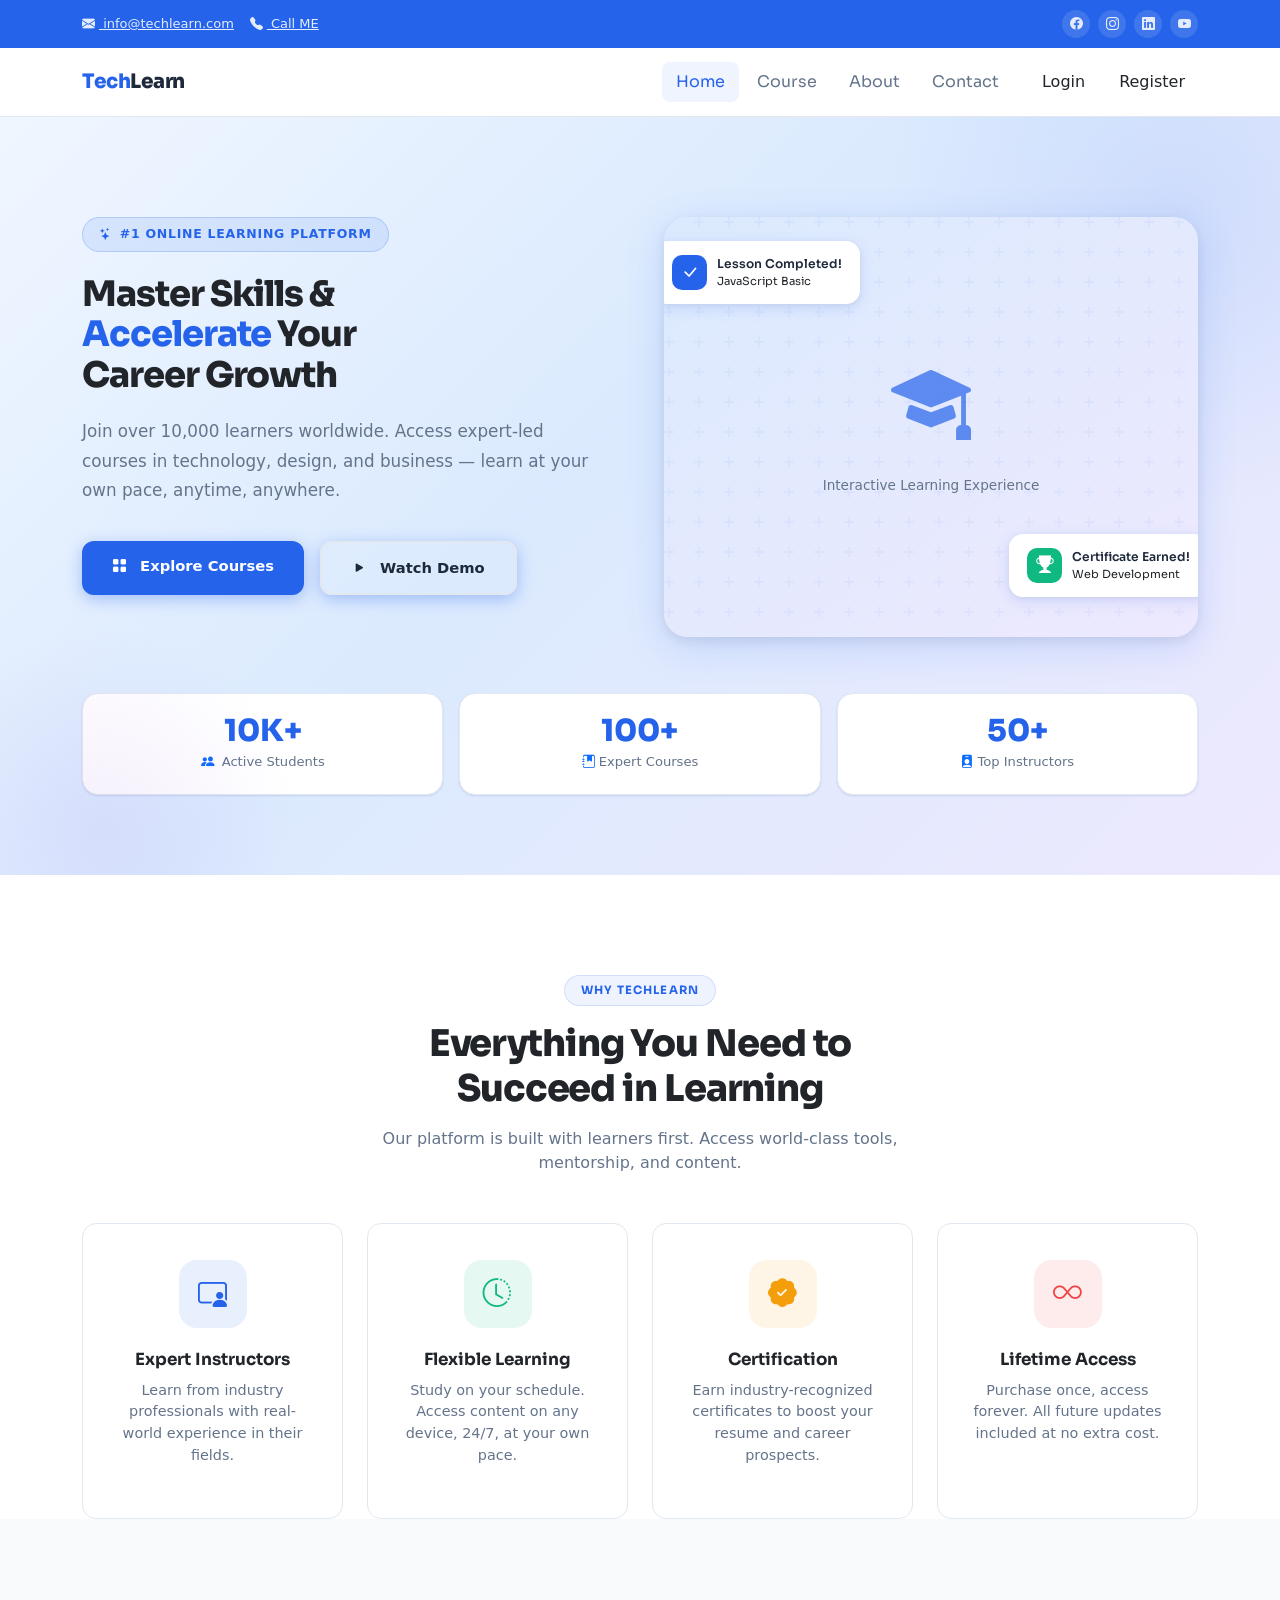
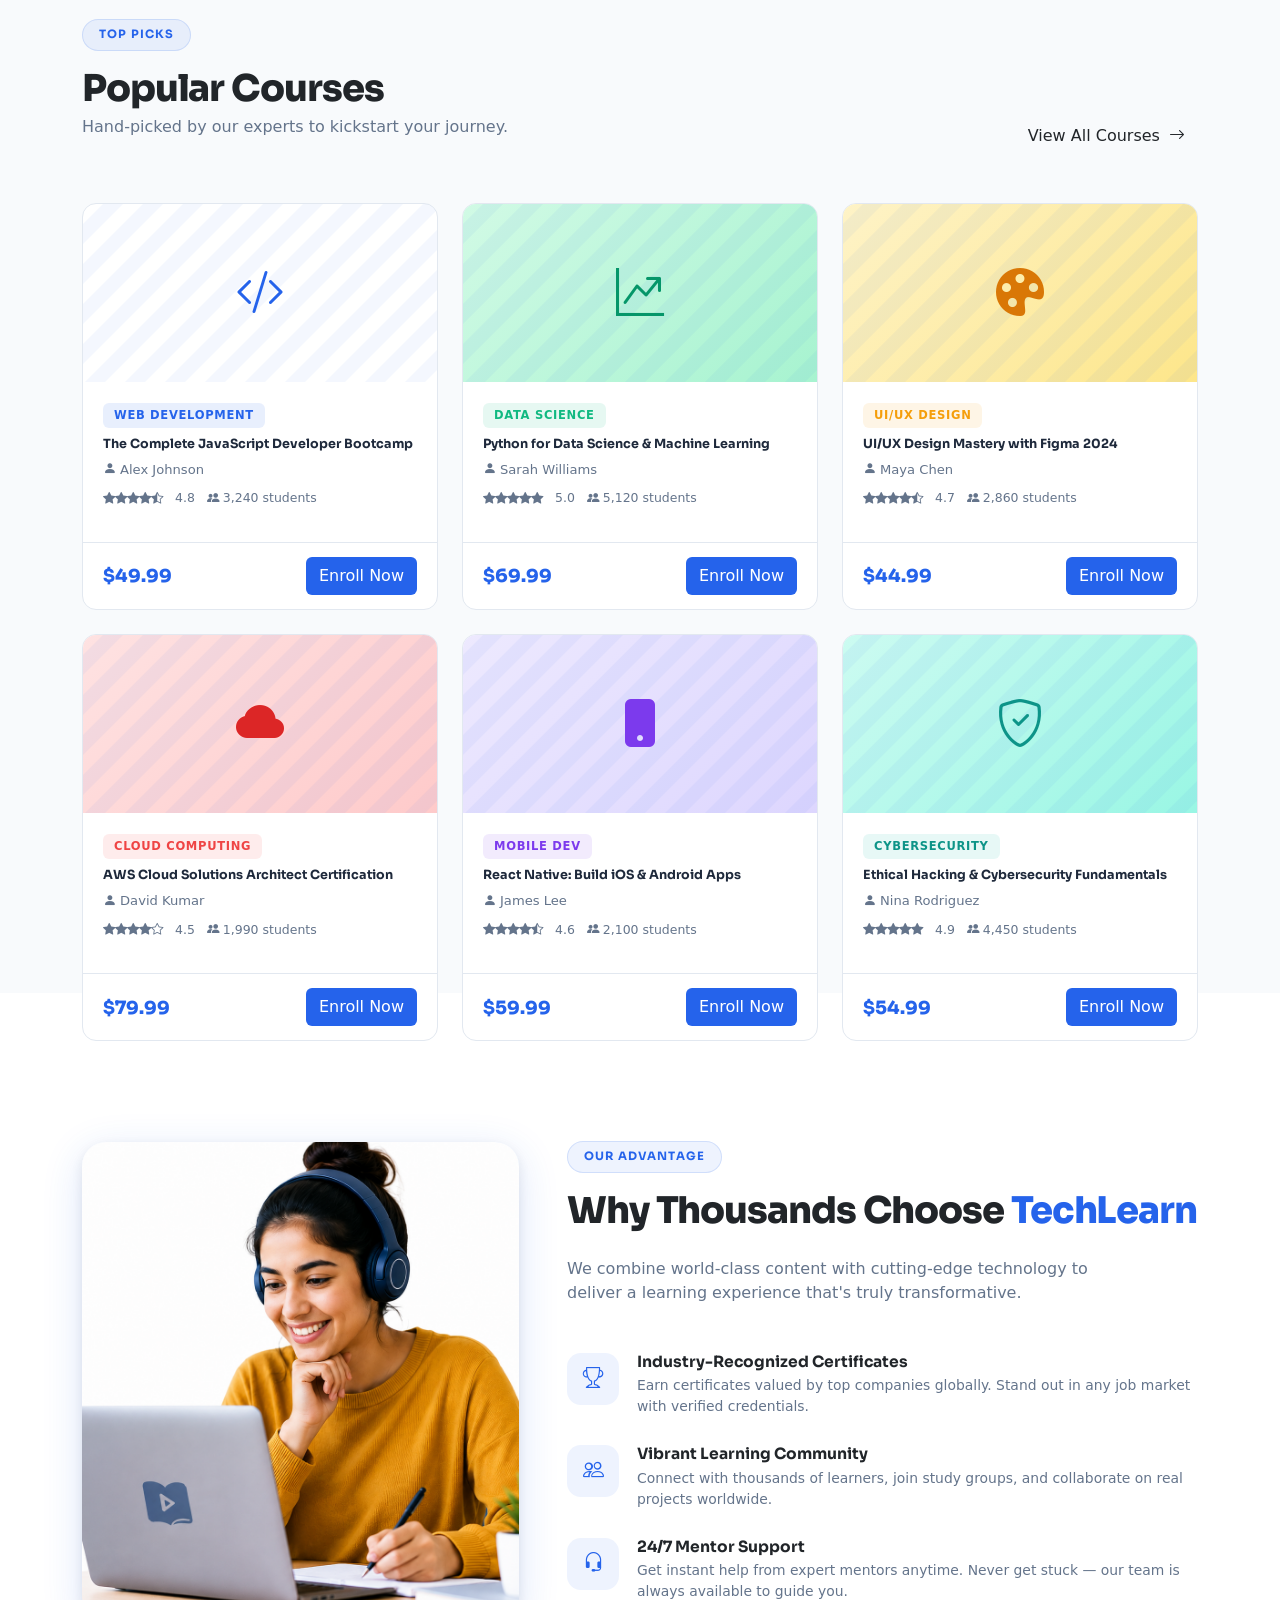
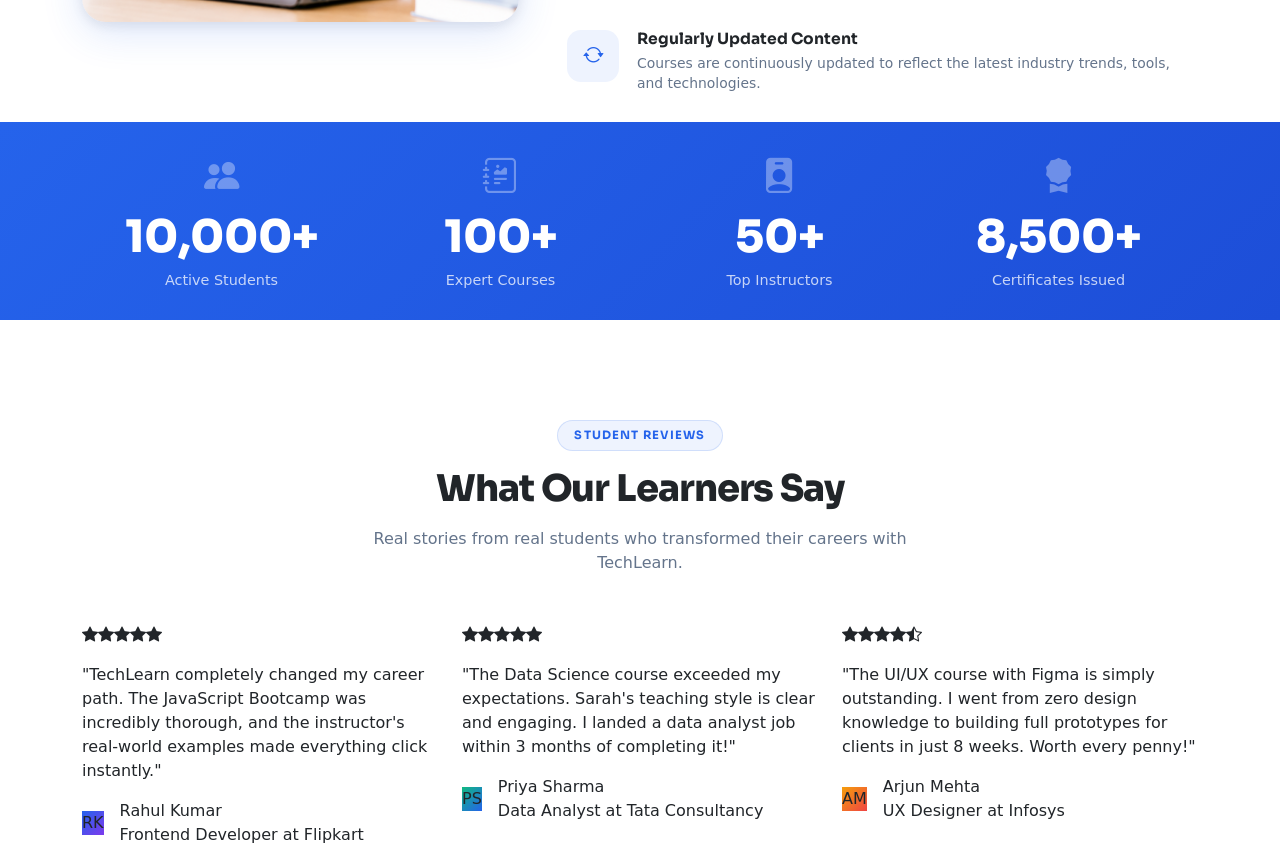
==== commit 086c3bb1: "Refactor code structure for improved readability and maintainability" ====
--- a/index.html
+++ b/index.html
@@ -670,30 +670,132 @@
           <div class="col-6 col-md-3">
             <div class="stats-counter">
               <div class="stats-icon"><i class="bi bi-people-fill"></i></div>
-              <span class="num">10,000</span>
+              <span class="num">10,000+</span>
               <span class="lbl">Active Students</span>
             </div>
           </div>
-
           <div class="col-6 col-md-3">
             <div class="stats-counter">
-              <div class="stats-icon"><i class="bi bi-people-fill"></i></div>
-              <span class="num">10,000</span>
-              <span class="lbl">Active Students</span>
+              <div class="stats-icon">
+                <i class="bi bi-journal-richtext"></i>
+              </div>
+              <span class="num">100+</span>
+              <span class="lbl">Expert Courses</span>
             </div>
           </div>
           <div class="col-6 col-md-3">
             <div class="stats-counter">
-              <div class="stats-icon"><i class="bi bi-people-fill"></i></div>
-              <span class="num">10,000</span>
-              <span class="lbl">Active Students</span>
+              <div class="stats-icon">
+                <i class="bi bi-person-badge-fill"></i>
+              </div>
+              <span class="num">50+</span>
+              <span class="lbl">Top Instructors</span>
             </div>
           </div>
           <div class="col-6 col-md-3">
             <div class="stats-counter">
-              <div class="stats-icon"><i class="bi bi-people-fill"></i></div>
-              <span class="num">10,000</span>
-              <span class="lbl">Active Students</span>
+              <div class="stats-icon"><i class="bi bi-award-fill"></i></div>
+              <span class="num">8,500+</span>
+              <span class="lbl">Certificates Issued</span>
+            </div>
+          </div>
+        </div>
+      </div>
+    </section>
+
+    <!--8. TESTIMONIALS
+============================================= -->
+    <section id="testimonials" class="section-pad">
+      <div class="container">
+        <div class="text-center mb-5">
+          <div class="section-tag">Student Reviews</div>
+          <h2 class="section-title">What Our Learners Say</h2>
+          <div class="divider mx-auto mb-3"></div>
+          <p class="section-sub mx-auto">
+            Real stories from real students who transformed their careers with
+            TechLearn.
+          </p>
+        </div>
+        <div class="row g-4">
+          <!-- T1 -->
+          <div class="col-md-4">
+            <div class="testimonial-card">
+              <div class="t-stars mb-3">
+                <i class="bi bi-star-fill"></i><i class="bi bi-star-fill"></i
+                ><i class="bi bi-star-fill"></i><i class="bi bi-star-fill"></i
+                ><i class="bi bi-star-fill"></i>
+              </div>
+              <p class="t-review">
+                "TechLearn completely changed my career path. The JavaScript
+                Bootcamp was incredibly thorough, and the instructor's
+                real-world examples made everything click instantly."
+              </p>
+              <div class="d-flex align-items-center gap-3">
+                <div
+                  class="t-avatar"
+                  style="background: linear-gradient(135deg, #2563eb, #7c3aed)"
+                >
+                  RK
+                </div>
+                <div>
+                  <div class="t-name">Rahul Kumar</div>
+                  <div class="t-role">Frontend Developer at Flipkart</div>
+                </div>
+              </div>
+            </div>
+          </div>
+          <!-- T2 -->
+          <div class="col-md-4">
+            <div class="testimonial-card">
+              <div class="t-stars mb-3">
+                <i class="bi bi-star-fill"></i><i class="bi bi-star-fill"></i
+                ><i class="bi bi-star-fill"></i><i class="bi bi-star-fill"></i
+                ><i class="bi bi-star-fill"></i>
+              </div>
+              <p class="t-review">
+                "The Data Science course exceeded my expectations. Sarah's
+                teaching style is clear and engaging. I landed a data analyst
+                job within 3 months of completing it!"
+              </p>
+              <div class="d-flex align-items-center gap-3">
+                <div
+                  class="t-avatar"
+                  style="background: linear-gradient(135deg, #10b981, #2563eb)"
+                >
+                  PS
+                </div>
+                <div>
+                  <div class="t-name">Priya Sharma</div>
+                  <div class="t-role">Data Analyst at Tata Consultancy</div>
+                </div>
+              </div>
+            </div>
+          </div>
+          <!-- T3 -->
+          <div class="col-md-4">
+            <div class="testimonial-card">
+              <div class="t-stars mb-3">
+                <i class="bi bi-star-fill"></i><i class="bi bi-star-fill"></i
+                ><i class="bi bi-star-fill"></i><i class="bi bi-star-fill"></i
+                ><i class="bi bi-star-half"></i>
+              </div>
+              <p class="t-review">
+                "The UI/UX course with Figma is simply outstanding. I went from
+                zero design knowledge to building full prototypes for clients in
+                just 8 weeks. Worth every penny!"
+              </p>
+              <div class="d-flex align-items-center gap-3">
+                <div
+                  class="t-avatar"
+                  style="background: linear-gradient(135deg, #f59e0b, #ef4444)"
+                >
+                  AM
+                </div>
+                <div>
+                  <div class="t-name">Arjun Mehta</div>
+                  <div class="t-role">UX Designer at Infosys</div>
+                </div>
+              </div>
             </div>
           </div>
         </div>
--- a/css/index.css
+++ b/css/index.css
@@ -580,4 +580,48 @@
   font-size: 0.87rem;
   color: var(--text-secondary);
   margin: 0px;
+}
+
+/* STATISTICS */
+
+#statistics{
+  background:linear-gradient(135deg, var(--primary) 0%, #1d4ed8 100%) ;
+  position: relative;
+  overflow: hidden;
+}
+
+
+
+.stats-counter{
+  text-align: center;
+  padding: 28px 16px;
+  position: relative;
+  z-index: 1;
+}
+
+.stats-counter .num{
+  font-family: "Sora", sans-serif;
+  font-size: 2.8rem;
+  font-weight: 800;
+  color: #fff;
+  line-height: 1;
+  margin-bottom: 8px;
+  display: block;
+}
+.stats-counter .lbl{
+  color: rgba(255, 255, 255, 0.75);
+  font-size: 0.9rem;
+  font-weight: 500;
+}
+
+.stats-divider{
+  width: 1px;
+  background: rgba(255, 255, 255, 0.15);
+  align-self: stretch;
+}
+
+.stats-icon{
+  color: rgba(255, 255, 255, 0.35);
+  font-size: 2.2rem;
+  margin-bottom: 12px;
 }
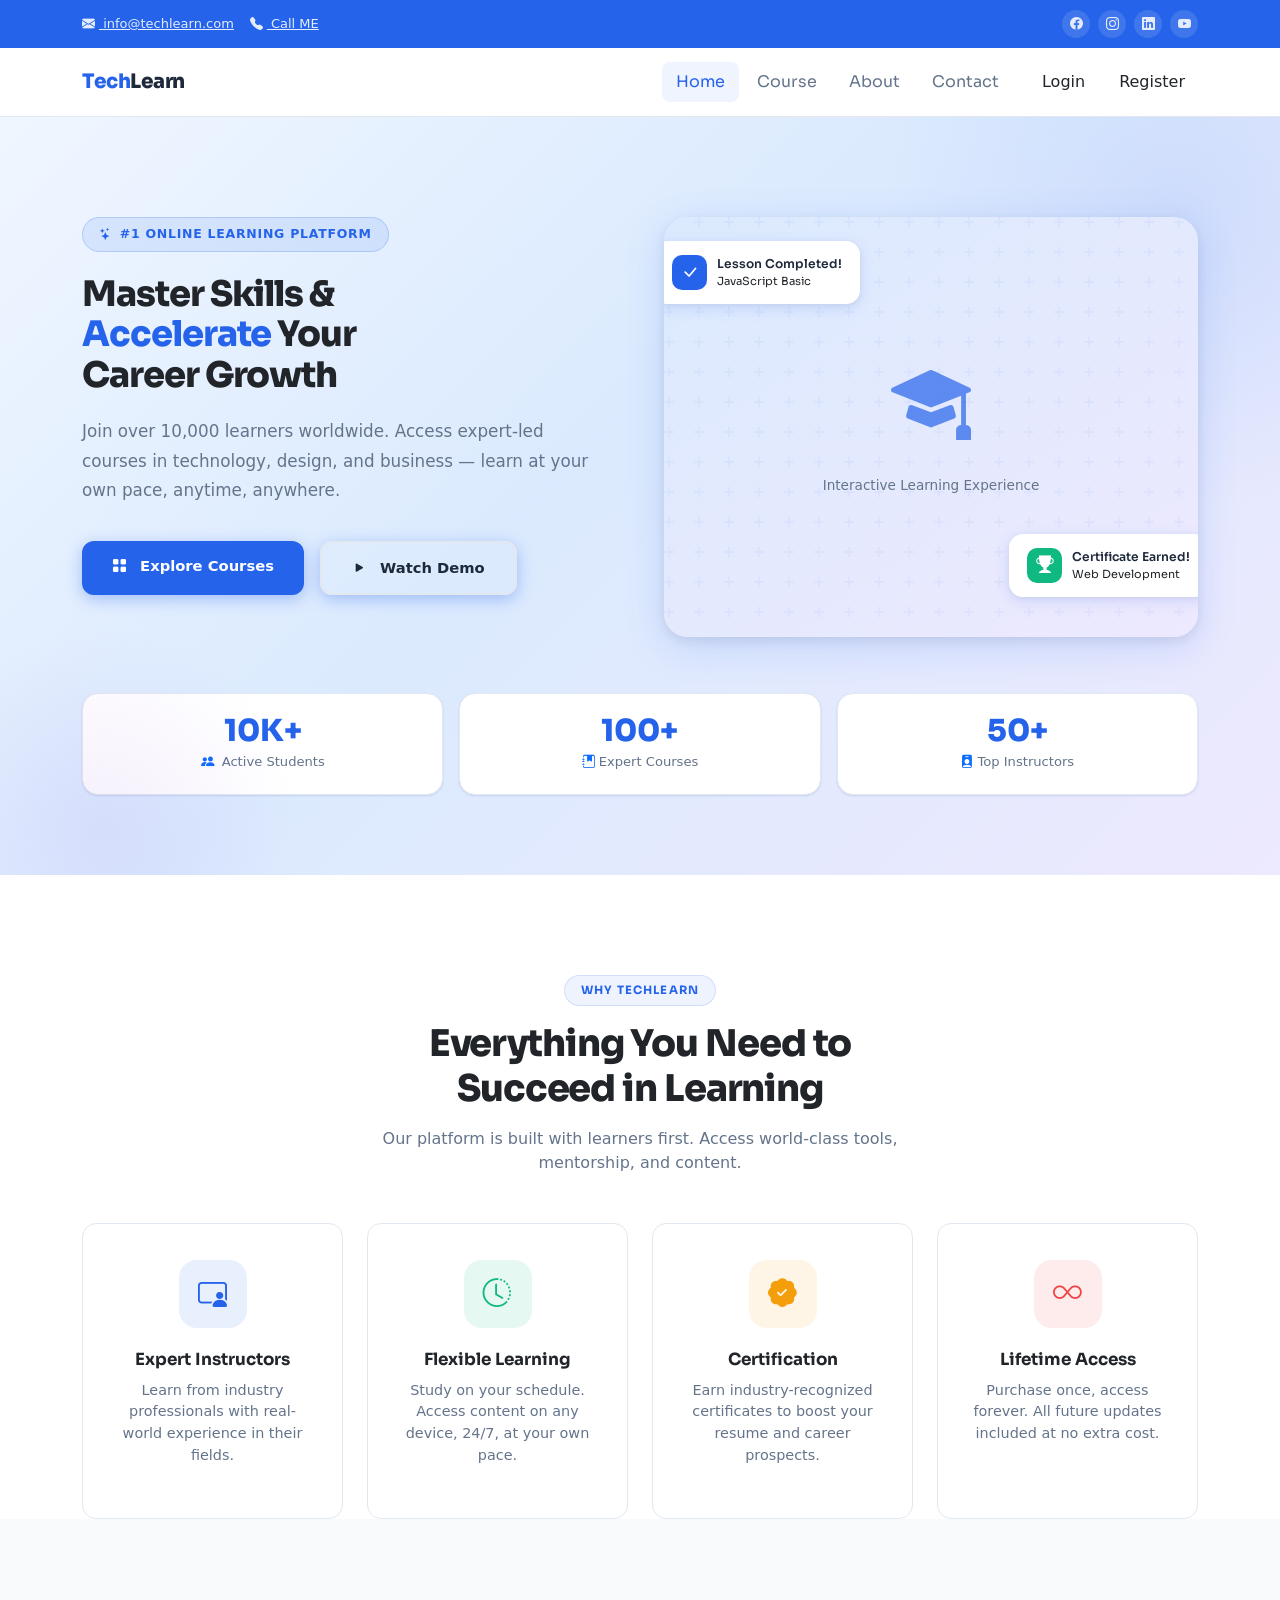
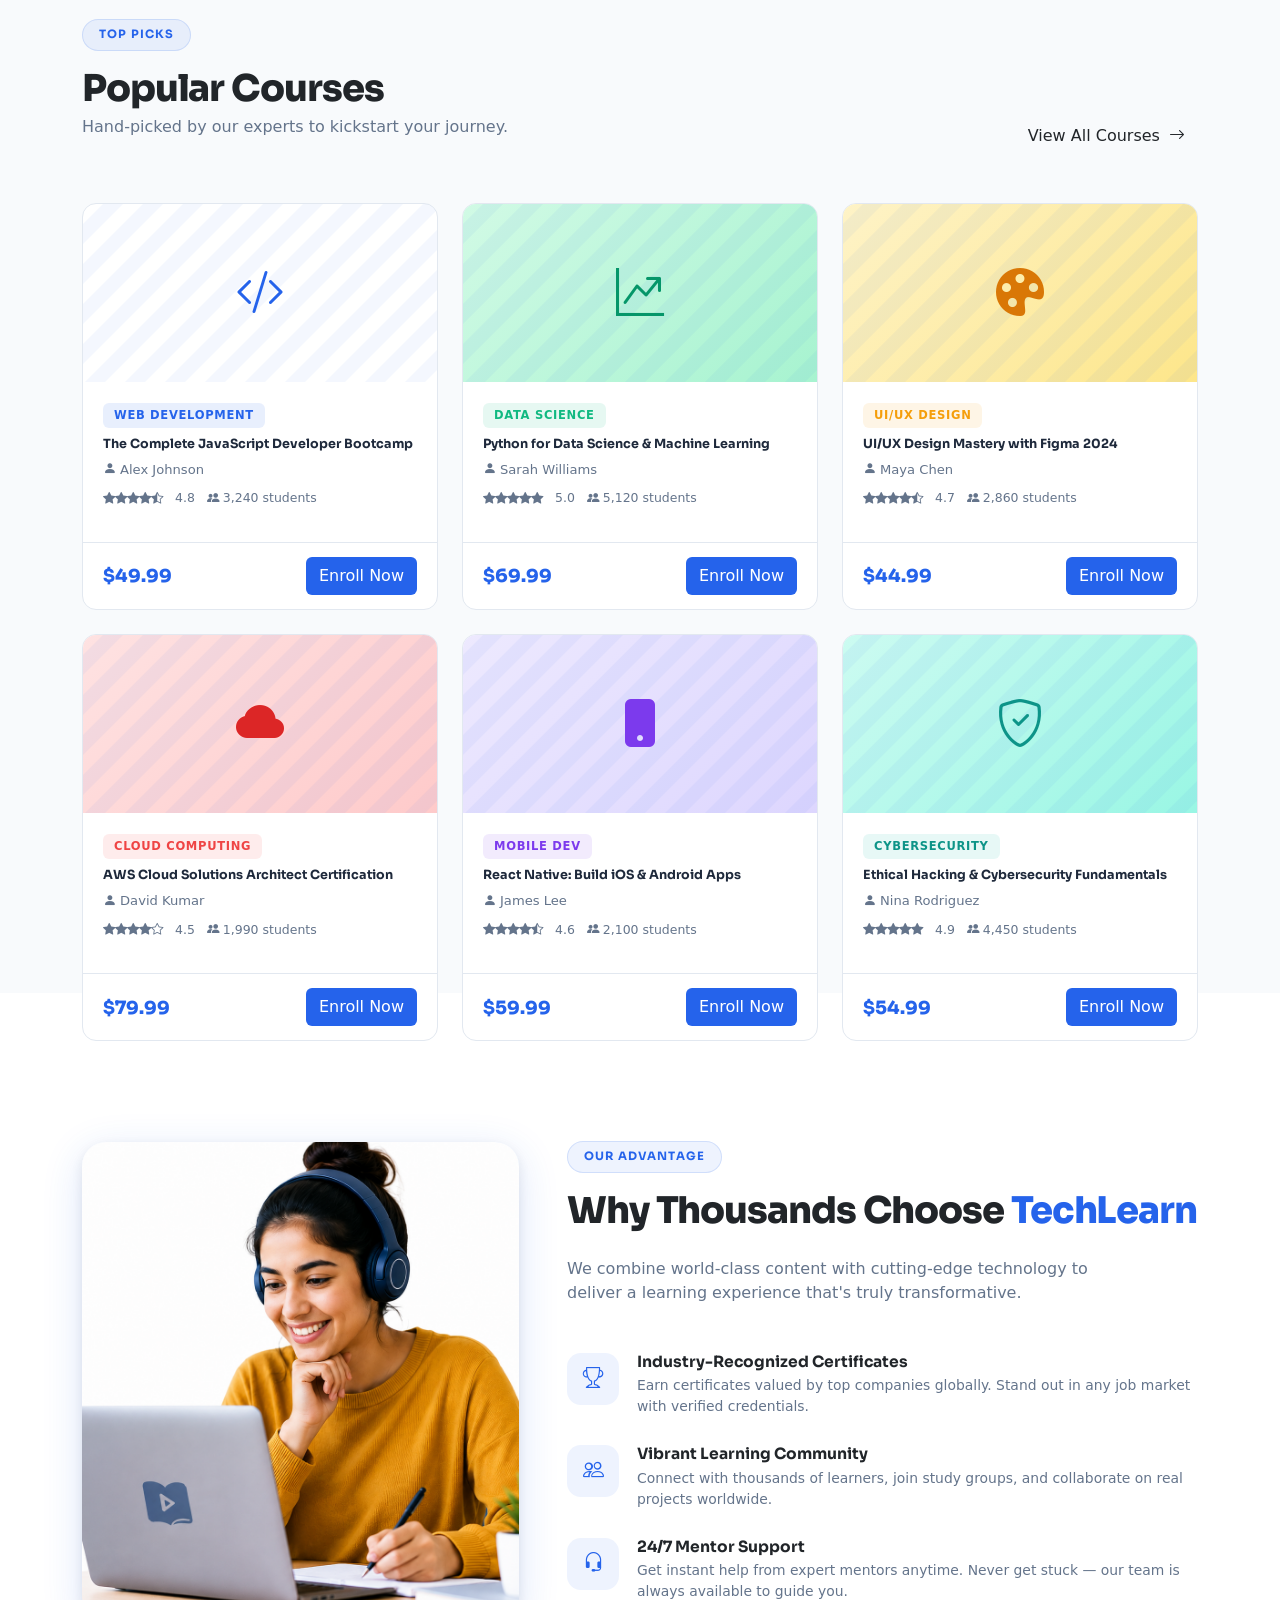
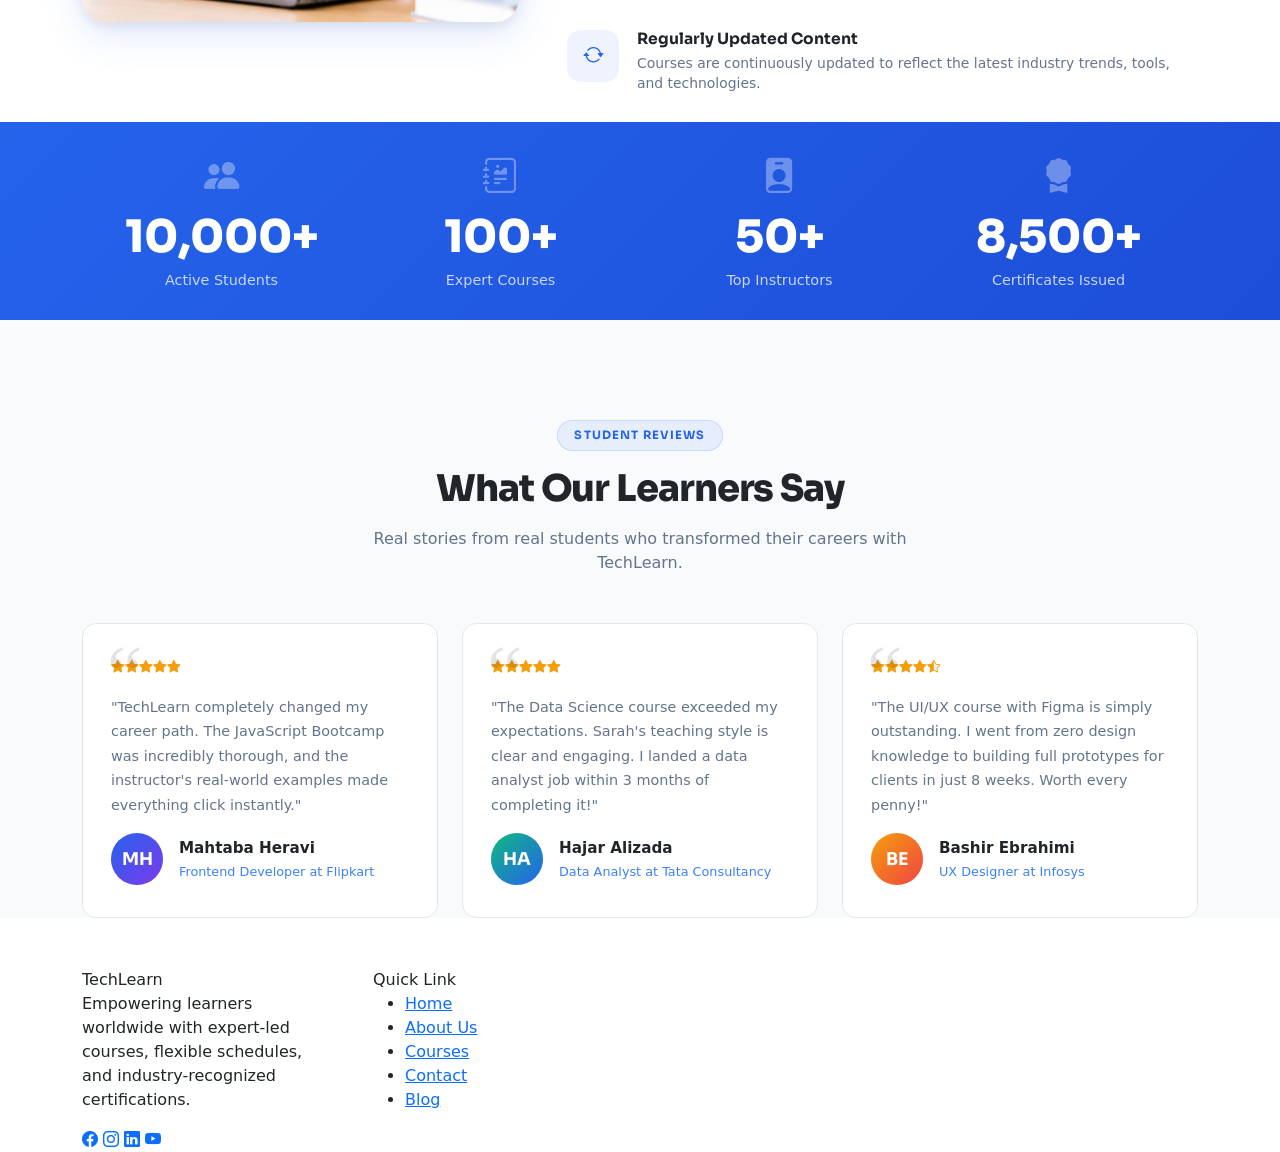
==== commit 5b7ca84c: "Add testimonials section with styling and update footer content" ====
--- a/index.html
+++ b/index.html
@@ -735,10 +735,10 @@
                   class="t-avatar"
                   style="background: linear-gradient(135deg, #2563eb, #7c3aed)"
                 >
-                  RK
+                  MH
                 </div>
                 <div>
-                  <div class="t-name">Rahul Kumar</div>
+                  <div class="t-name">Mahtaba Heravi</div>
                   <div class="t-role">Frontend Developer at Flipkart</div>
                 </div>
               </div>
@@ -762,10 +762,10 @@
                   class="t-avatar"
                   style="background: linear-gradient(135deg, #10b981, #2563eb)"
                 >
-                  PS
+                  HA
                 </div>
                 <div>
-                  <div class="t-name">Priya Sharma</div>
+                  <div class="t-name">Hajar Alizada</div>
                   <div class="t-role">Data Analyst at Tata Consultancy</div>
                 </div>
               </div>
@@ -789,14 +789,47 @@
                   class="t-avatar"
                   style="background: linear-gradient(135deg, #f59e0b, #ef4444)"
                 >
-                  AM
+                  BE
                 </div>
                 <div>
-                  <div class="t-name">Arjun Mehta</div>
+                  <div class="t-name">Bashir Ebrahimi</div>
                   <div class="t-role">UX Designer at Infosys</div>
                 </div>
               </div>
             </div>
+          </div>
+        </div>
+      </div>
+    </section>
+
+    <!-- footer section -->
+    <section id="footer">
+      <div class="container">
+        <div class="row g-5">
+          <!-- col 1: Brand -->
+          <div class="col-lg-3 col-md-6">
+            <div class="footer-brand">Tech<span>Learn</span></div>
+            <p class="footer-desc">
+              Empowering learners worldwide with expert-led courses, flexible
+              schedules, and industry-recognized certifications.
+            </p>
+            <div class="footer-social">
+              <a href="#"><i class="bi bi-facebook"></i></a>
+              <a href="#"><i class="bi bi-instagram"></i></a>
+              <a href="#"><i class="bi bi-linkedin"></i></a>
+              <a href="#"><i class="bi bi-youtube"></i></a>
+            </div>
+          </div>
+          <!-- col 2: Quick Link -->
+          <div class="col-lg-2 col-md-6 col-ms-6">
+            <div class="footer-heading">Quick Link</div>
+            <ul class="footer-link">
+              <li><a href="#">Home</a></li>
+              <li><a href="#">About Us</a></li>
+              <li><a href="#">Courses</a></li>
+              <li><a href="#">Contact</a></li>
+              <li><a href="#">Blog</a></li>
+            </ul>
           </div>
         </div>
       </div>
--- a/css/index.css
+++ b/css/index.css
@@ -624,4 +624,73 @@
   color: rgba(255, 255, 255, 0.35);
   font-size: 2.2rem;
   margin-bottom: 12px;
+}
+
+/* testimonials */
+
+#testimonials{
+  background: var(--bg-main);
+    margin-bottom: 50px;
+}
+
+.testimonial-card{
+  background-color: #fff;
+  border-radius: var(--radius);
+  padding: 32px 28px;
+  border: 1.5px solid var(--border);
+  height: 100%;
+  position: relative;
+  transition: all var(--transition);
+}
+.testimonial-card::before{
+  content: "\201C";
+  font-family: Georgia,  serif;
+  font-size: 5rem;
+  opacity: 0.12;
+  position: absolute;
+  top: 10px;
+  left: 24px;
+  line-height: 1;
+}
+
+.t-avatar{
+  width: 52px;
+  height: 52px;
+  border-radius: 50%;
+  background: linear-gradient(135deg, var(--primary), var(--secondary));
+  display: flex;
+  align-items: center;
+  justify-content: center;
+  font-family: "Sora",sans-serif;
+  font-weight: 700;
+  font-size: 1.1rem;
+  color: #fff;
+
+}
+
+.t-name{
+  font-size: 0.95rem;
+  font-weight: 700;
+  margin-bottom: 2px;
+}
+.t-role{
+  color: var(--secondary);
+  font-size: 0.8rem;
+}
+.t-review{
+  color: var(--text-secondary);
+  font-size: 0.9rem;
+  line-height: 1.7;
+  margin: 18px 0 16px;
+}
+
+.t-stars{
+  color: var(--warning);
+  font-size: 0.85rem;
+}
+
+.testimonial-card:hover{
+  box-shadow: var(--shadow-lg);
+  transform: translateY(-2px);
+  border-color: rgba(37, 99, 235, 0.25);
 }
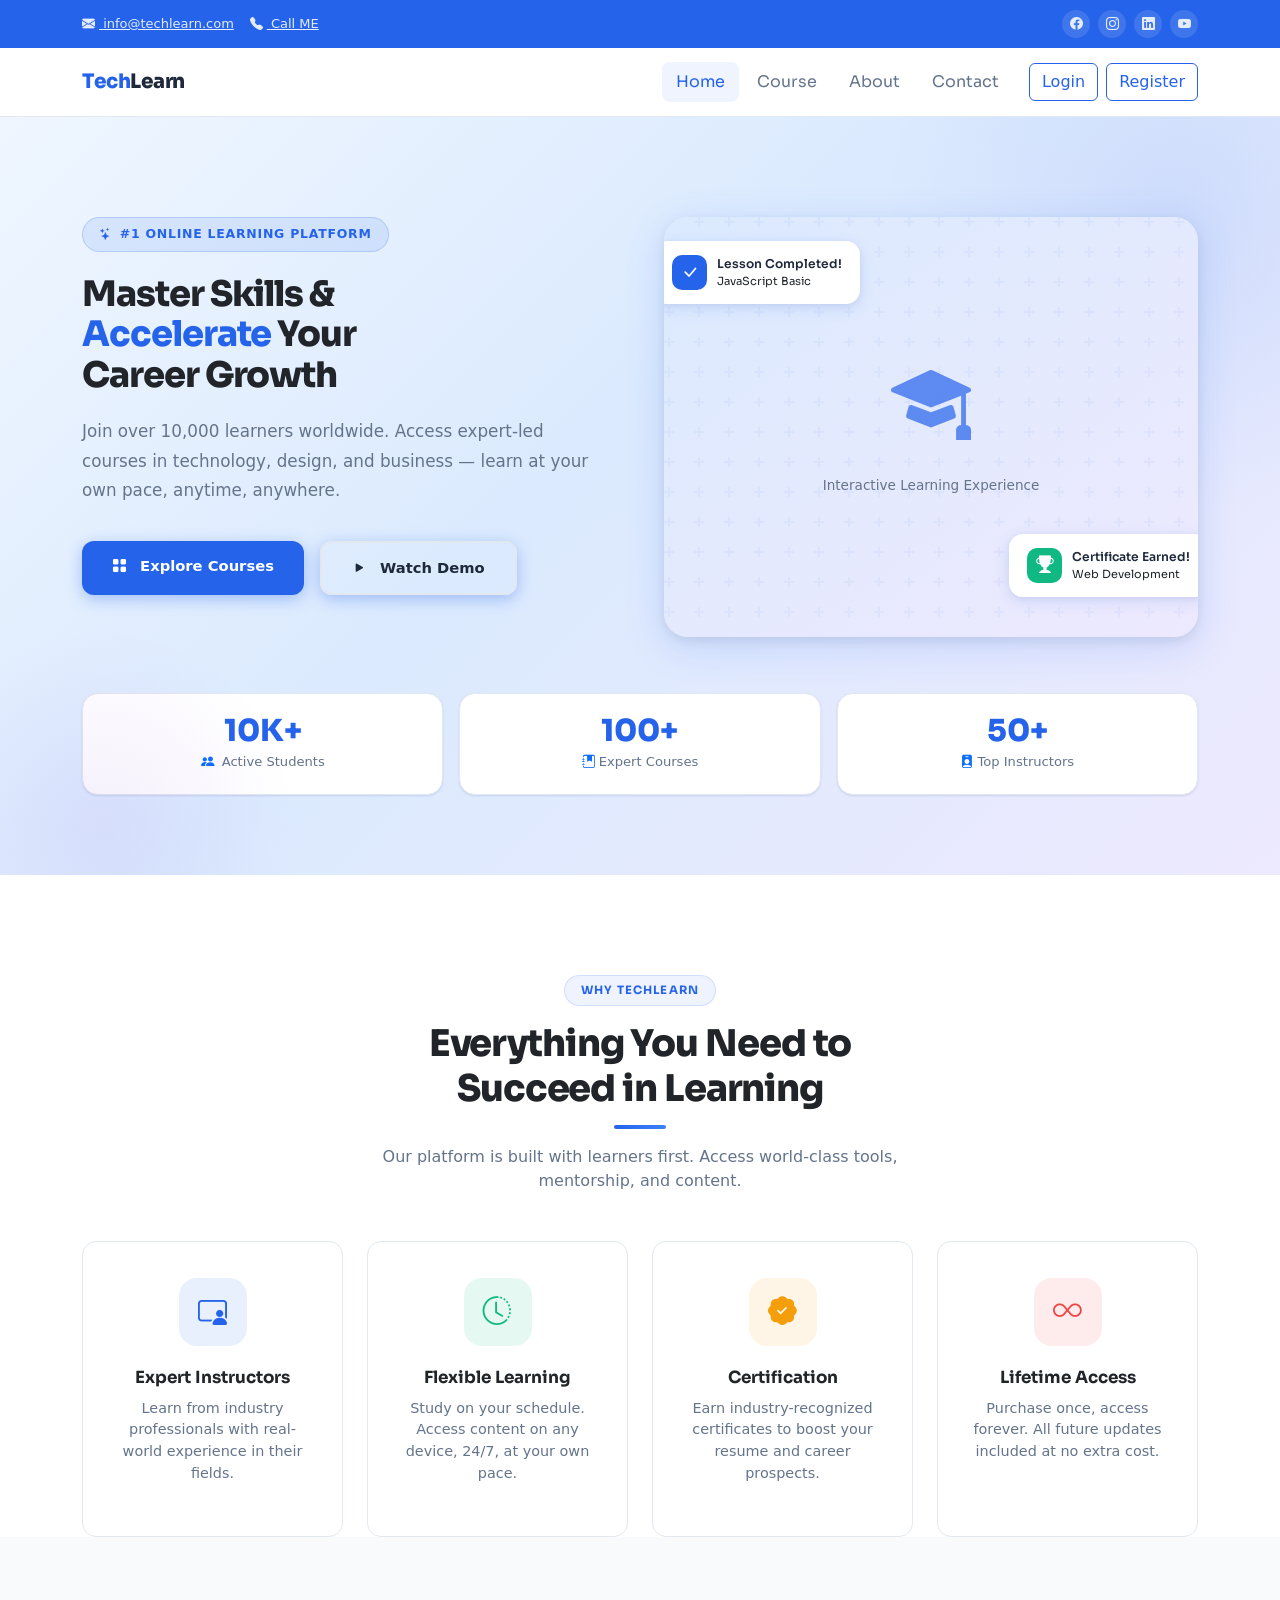
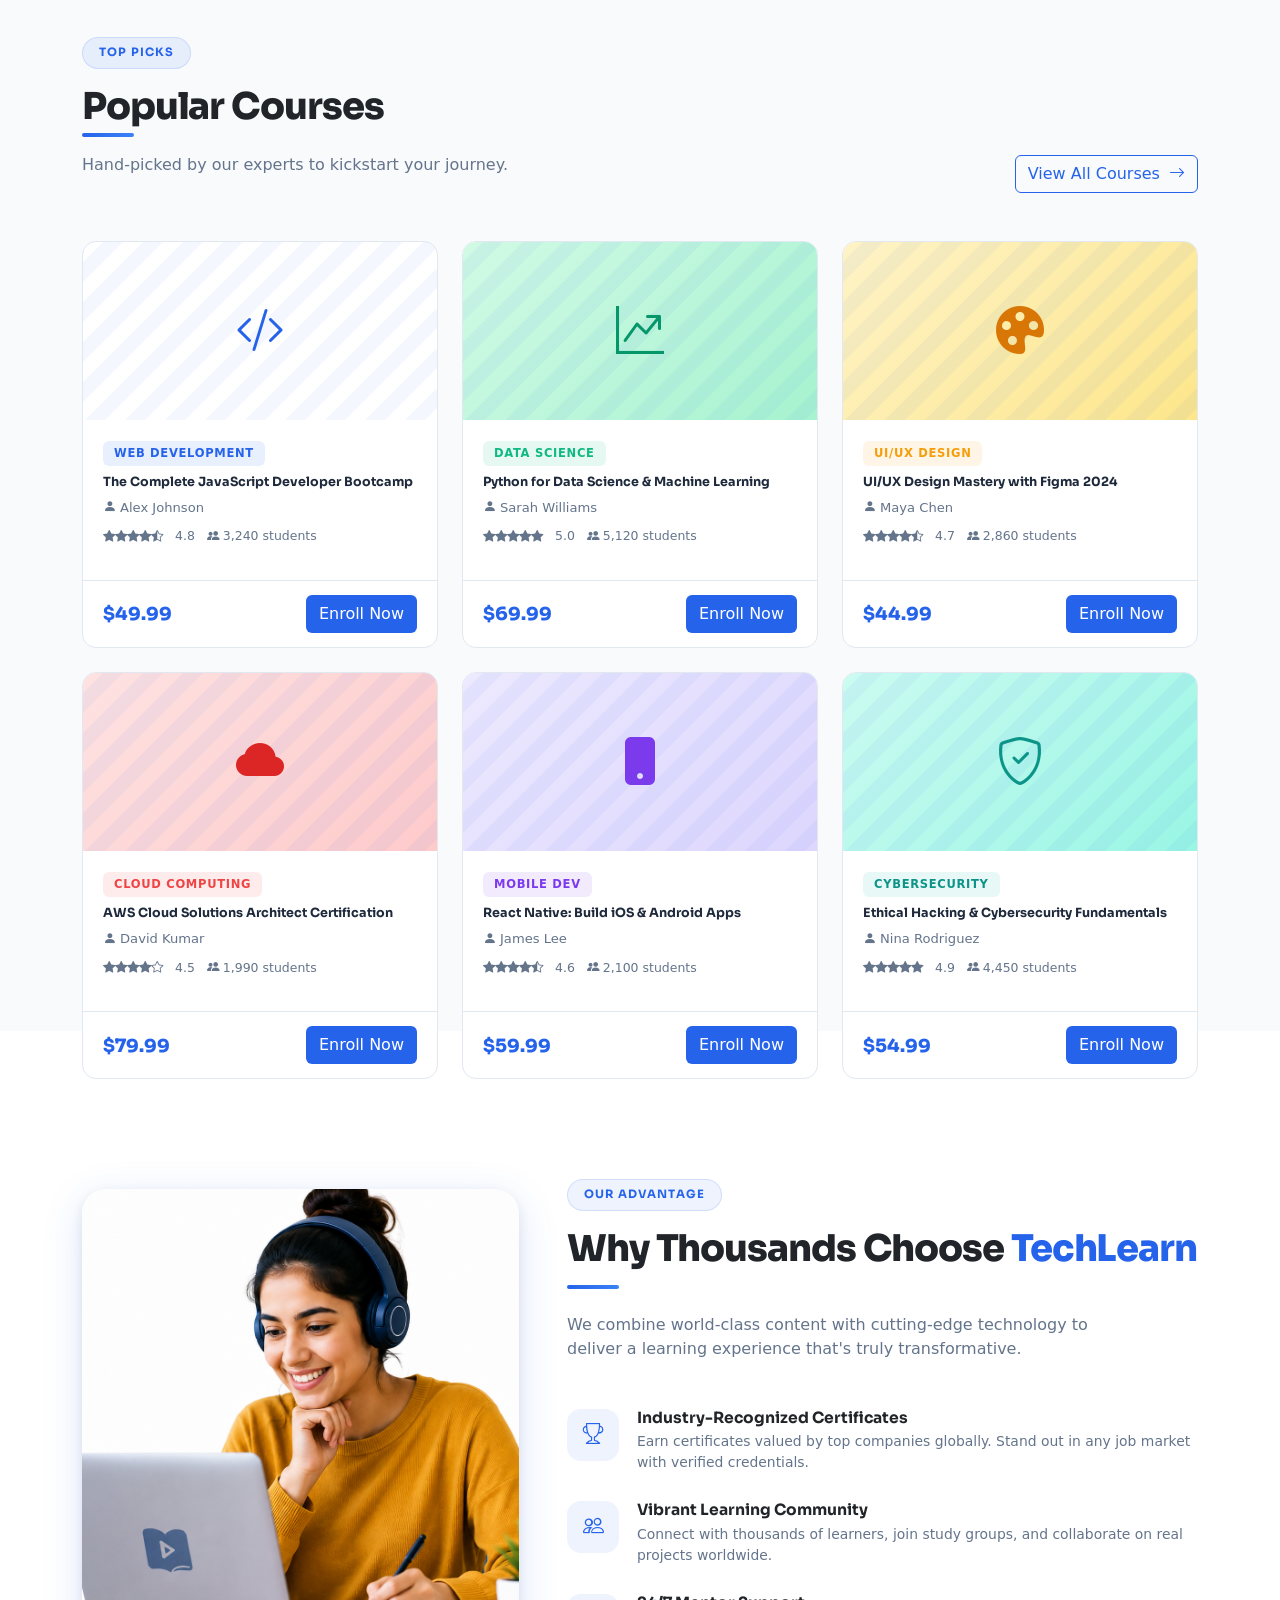
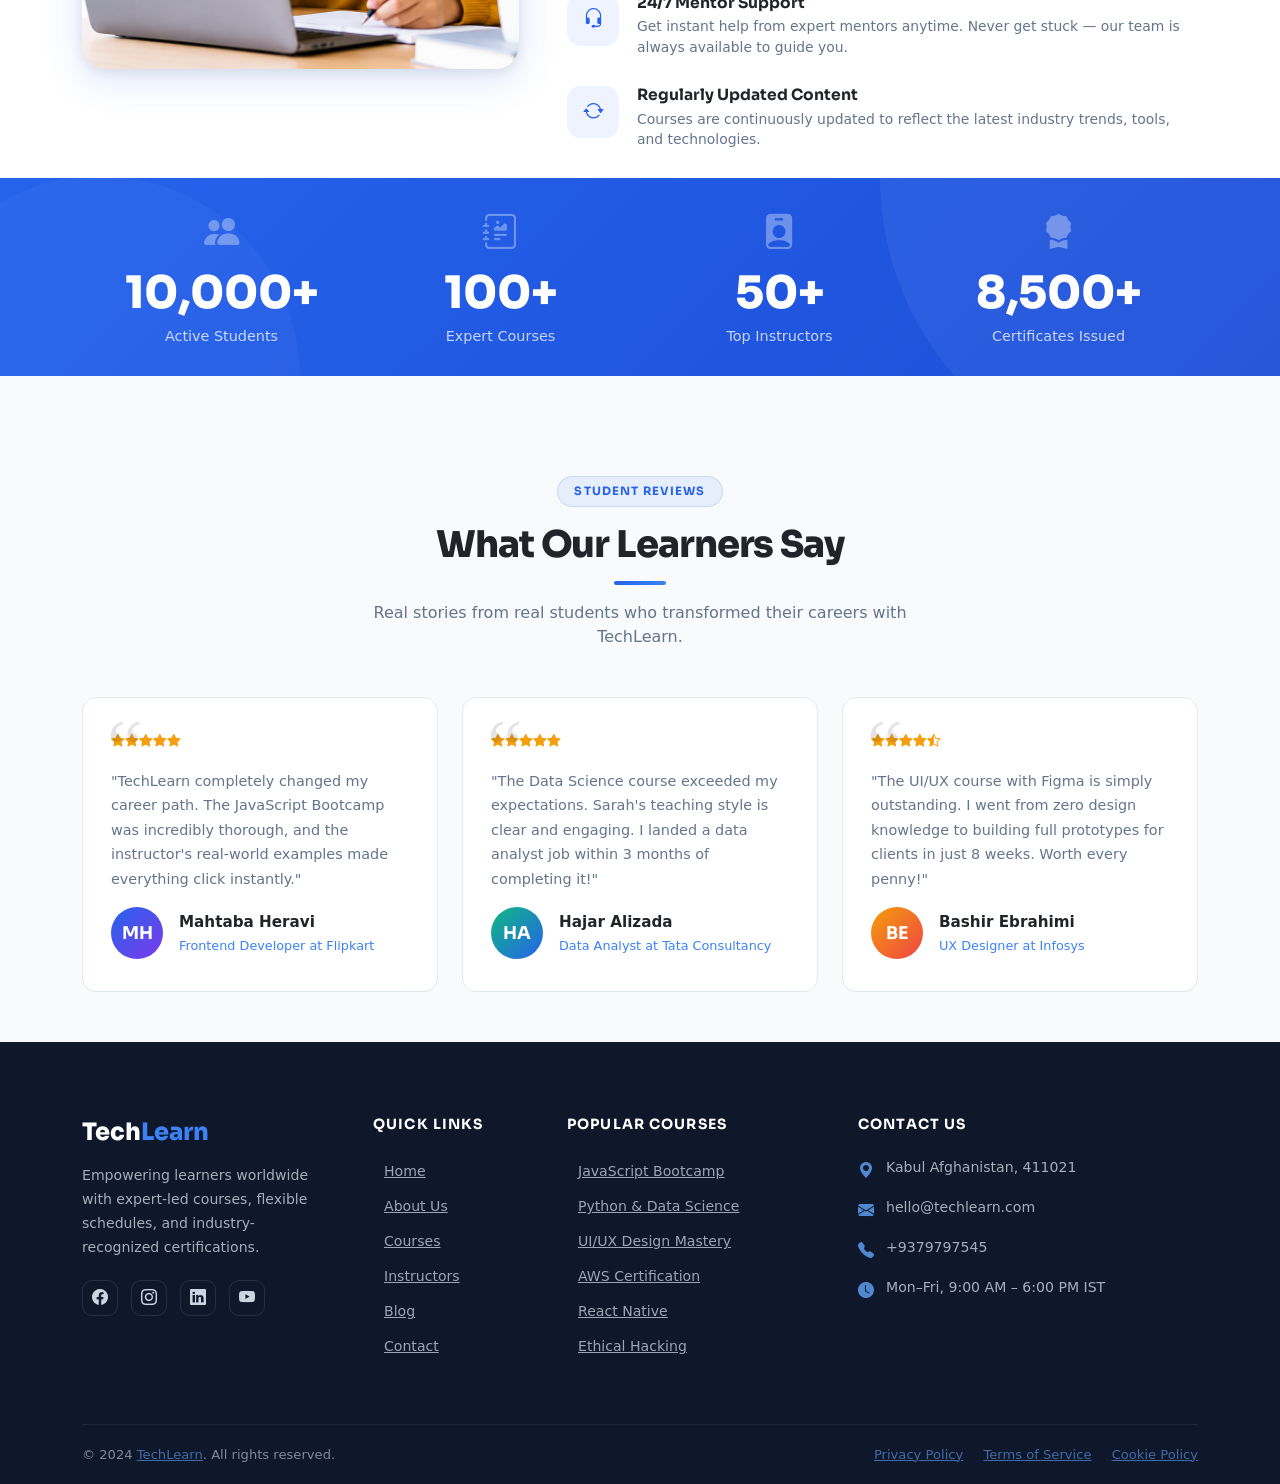
==== commit 7220c343: "Add footer section with contact information and social links; enhance statistics section styling" ====
--- a/index.html
+++ b/index.html
@@ -26,6 +26,7 @@
       rel="stylesheet"
     />
   </head>
+
   <body>
     <div id="top-header">
       <div class="container">
@@ -802,11 +803,13 @@
       </div>
     </section>
 
-    <!-- footer section -->
-    <section id="footer">
+    <!-- =============================================
+     10. FOOTER
+============================================= -->
+    <footer id="footer">
       <div class="container">
         <div class="row g-5">
-          <!-- col 1: Brand -->
+          <!-- Col 1: Brand -->
           <div class="col-lg-3 col-md-6">
             <div class="footer-brand">Tech<span>Learn</span></div>
             <p class="footer-desc">
@@ -814,26 +817,87 @@
               schedules, and industry-recognized certifications.
             </p>
             <div class="footer-social">
-              <a href="#"><i class="bi bi-facebook"></i></a>
-              <a href="#"><i class="bi bi-instagram"></i></a>
-              <a href="#"><i class="bi bi-linkedin"></i></a>
-              <a href="#"><i class="bi bi-youtube"></i></a>
-            </div>
-          </div>
-          <!-- col 2: Quick Link -->
-          <div class="col-lg-2 col-md-6 col-ms-6">
-            <div class="footer-heading">Quick Link</div>
-            <ul class="footer-link">
+              <a href="#" aria-label="Facebook"
+                ><i class="bi bi-facebook"></i
+              ></a>
+              <a href="#" aria-label="Instagram"
+                ><i class="bi bi-instagram"></i
+              ></a>
+              <a href="#" aria-label="LinkedIn"
+                ><i class="bi bi-linkedin"></i
+              ></a>
+              <a href="#" aria-label="YouTube"><i class="bi bi-youtube"></i></a>
+            </div>
+          </div>
+
+          <!-- Col 2: Quick Links -->
+          <div class="col-lg-2 col-md-6 col-sm-6">
+            <div class="footer-heading">Quick Links</div>
+            <ul class="footer-links">
               <li><a href="#">Home</a></li>
               <li><a href="#">About Us</a></li>
               <li><a href="#">Courses</a></li>
+              <li><a href="#">Instructors</a></li>
+              <li><a href="#">Blog</a></li>
               <li><a href="#">Contact</a></li>
-              <li><a href="#">Blog</a></li>
             </ul>
           </div>
-        </div>
-      </div>
-    </section>
+
+          <!-- Col 3: Popular Courses -->
+          <div class="col-lg-3 col-md-6 col-sm-6">
+            <div class="footer-heading">Popular Courses</div>
+            <ul class="footer-links">
+              <li><a href="#">JavaScript Bootcamp</a></li>
+              <li><a href="#">Python & Data Science</a></li>
+              <li><a href="#">UI/UX Design Mastery</a></li>
+              <li><a href="#">AWS Certification</a></li>
+              <li><a href="#">React Native</a></li>
+              <li><a href="#">Ethical Hacking</a></li>
+            </ul>
+          </div>
+
+          <!-- Col 4: Contact -->
+          <div class="col-lg-4 col-md-6">
+            <div class="footer-heading">Contact Us</div>
+            <div class="footer-contact-item">
+              <i class="bi bi-geo-alt-fill"></i>
+              <span
+                >Kabul Afghanistan, 411021</span
+              >
+            </div>
+            <div class="footer-contact-item">
+              <i class="bi bi-envelope-fill"></i>
+              <span>hello@techlearn.com</span>
+            </div>
+            <div class="footer-contact-item">
+              <i class="bi bi-telephone-fill"></i>
+              <span>+9379797545</span>
+            </div>
+            <div class="footer-contact-item">
+              <i class="bi bi-clock-fill"></i>
+              <span>Mon–Fri, 9:00 AM – 6:00 PM IST</span>
+            </div>
+          </div>
+        </div>
+
+        <!-- Bottom Footer -->
+        <div
+          class="footer-bottom d-flex flex-wrap align-items-center justify-content-between gap-2"
+        >
+          <p>&copy; 2024 <a href="#">TechLearn</a>. All rights reserved.</p>
+          <p>
+            <a href="#" class="me-3">Privacy Policy</a>
+            <a href="#" class="me-3">Terms of Service</a>
+            <a href="#">Cookie Policy</a>
+          </p>
+        </div>
+      </div>
+    </footer>
+
+    <!-- Scroll To Top -->
+    <button id="scrollTop" aria-label="Scroll to top">
+      <i class="bi bi-arrow-up"></i>
+    </button>
   </body>
   <script src="https://cdn.jsdelivr.net/npm/bootstrap@5.3.3/dist/js/bootstrap.bundle.min.js"></script>
 </html>
--- a/css/style.css
+++ b/css/style.css
@@ -114,8 +114,8 @@
     font-family: 'Segoe UI',sans-serif;
     font-size: 0.85rem;
     font-weight: 600;
-    color: var(--primary);
-    border: 1.5px solid var(--primary);
+    color: var(--primary) !important;
+    border: 1.5px solid var(--primary) !important;
     border-radius: 9px;
     padding: 8px 22px;
     transition: all var(--transition);
@@ -133,8 +133,8 @@
     font-family: 'Segoe UI',sans-serif;
     font-size: 0.85rem;
     font-weight: 600;
-    color: var(--primary);
-    border: 1.5px solid var(--primary);
+    color: var(--primary)!important;
+    border: 1.5px solid var(--primary)!important;
     border-radius: 9px;
     padding: 8px 22px;
     transition: all var(--transition);
@@ -156,4 +156,220 @@
 .offcanvas-title{
     font-family: 'Segoe UI' sans-serif;
     font-weight: 800;
-}+}
+
+
+
+ /* =============================================
+       10. FOOTER
+    ============================================= */
+ #footer {
+   background: var(--footer-bg);
+   color: var(--footer-text);
+   padding: 72px 0 0;
+ }
+
+ .footer-brand {
+   font-family: "Sora", sans-serif;
+   font-size: 1.5rem;
+   font-weight: 800;
+   color: #fff;
+   margin-bottom: 14px;
+ }
+
+ .footer-brand span {
+   color: var(--secondary);
+ }
+
+ .footer-desc {
+   font-size: 0.88rem;
+   color: var(--footer-text);
+   opacity: 0.8;
+   line-height: 1.7;
+   margin-bottom: 20px;
+ }
+
+ .footer-social a {
+   display: inline-flex;
+   width: 36px;
+   height: 36px;
+   border-radius: 10px;
+   border: 1px solid rgba(255, 255, 255, 0.1);
+   align-items: center;
+   justify-content: center;
+   color: var(--footer-text);
+   font-size: 1rem;
+   transition: all var(--transition);
+   margin-right: 8px;
+ }
+
+ .footer-social a:hover {
+   background: var(--primary);
+   border-color: var(--primary);
+   color: #fff;
+   transform: translateY(-3px);
+ }
+
+ .footer-heading {
+   font-family: "Sora", sans-serif;
+   font-size: 0.88rem;
+   font-weight: 700;
+   color: #fff;
+   letter-spacing: 0.08em;
+   text-transform: uppercase;
+   margin-bottom: 22px;
+ }
+
+ .footer-links {
+   list-style: none;
+   padding: 0;
+   margin: 0;
+ }
+
+ .footer-links li {
+   margin-bottom: 10px;
+ }
+
+ .footer-links a {
+   font-size: 0.88rem;
+   color: var(--footer-text);
+   opacity: 0.75;
+   transition: all var(--transition);
+   display: inline-flex;
+   align-items: center;
+   gap: 6px;
+ }
+
+ .footer-links a::before {
+   content: "";
+   width: 5px;
+   height: 5px;
+   border-radius: 50%;
+   background: var(--footer-link);
+   opacity: 0;
+   transition: opacity var(--transition);
+ }
+
+ .footer-links a:hover {
+   color: var(--footer-link);
+   opacity: 1;
+   transform: translateX(4px);
+ }
+
+ .footer-links a:hover::before {
+   opacity: 1;
+ }
+
+ .footer-contact-item {
+   display: flex;
+   align-items: flex-start;
+   gap: 12px;
+   margin-bottom: 14px;
+   font-size: 0.88rem;
+   color: var(--footer-text);
+   opacity: 0.8;
+ }
+
+ .footer-contact-item i {
+   color: var(--footer-link);
+   font-size: 1rem;
+   margin-top: 2px;
+   flex-shrink: 0;
+ }
+
+ .footer-bottom {
+   border-top: 1px solid rgba(255, 255, 255, 0.07);
+   padding: 20px 0;
+   margin-top: 56px;
+ }
+
+ .footer-bottom p {
+   font-size: 0.82rem;
+   color: var(--footer-text);
+   opacity: 0.6;
+   margin: 0;
+ }
+
+ .footer-bottom a {
+   color: var(--footer-link);
+ }
+
+ /* =============================================
+       SCROLL TO TOP
+    ============================================= */
+ #scrollTop {
+   position: fixed;
+   bottom: 28px;
+   right: 28px;
+   width: 44px;
+   height: 44px;
+   background: var(--primary);
+   color: #fff;
+   border: none;
+   border-radius: 12px;
+   font-size: 1.1rem;
+   display: flex;
+   align-items: center;
+   justify-content: center;
+   cursor: pointer;
+   opacity: 0;
+   transform: translateY(12px);
+   transition: all var(--transition);
+   z-index: 999;
+   box-shadow: 0 4px 16px rgba(37, 99, 235, 0.4);
+ }
+
+ #scrollTop.visible {
+   opacity: 1;
+   transform: translateY(0);
+ }
+
+ #scrollTop:hover {
+   background: var(--primary-hover);
+   transform: translateY(-3px);
+ }
+
+ /* =============================================
+       UTILITIES
+    ============================================= */
+ .divider {
+   width: 52px;
+   height: 4px;
+   background: linear-gradient(90deg, var(--primary), var(--secondary));
+   border-radius: 99px;
+   margin: 0 auto 16px;
+ }
+
+ .divider.left {
+   margin: 0 0 16px;
+ }
+
+ /* Responsive tweaks */
+ @media (max-width: 768px) {
+   .section-pad {
+     padding: 60px 0;
+   }
+
+   .hero-float-card {
+     display: none;
+   }
+
+   #hero {
+     padding: 70px 0 60px;
+   }
+
+   .hero-illustration {
+     min-height: 260px;
+     margin-top: 40px;
+   }
+
+   .stats-divider {
+     display: none;
+   }
+ }
+
+ @media (max-width: 576px) {
+   .hero-heading {
+     font-size: 2rem;
+   }
+ }
--- a/css/index.css
+++ b/css/index.css
@@ -590,7 +590,27 @@
   overflow: hidden;
 }
 
-
+#statistics::before {
+   content: "";
+   position: absolute;
+   width: 600px;
+   height: 600px;
+   border-radius: 50%;
+   background: rgba(255, 255, 255, 0.05);
+   top: -300px;
+   right: -200px;
+ }
+
+ #statistics::after {
+   content: "";
+   position: absolute;
+   width: 400px;
+   height: 400px;
+   border-radius: 50%;
+   background: rgba(255, 255, 255, 0.03);
+   bottom: -200px;
+   left: -100px;
+ }
 
 .stats-counter{
   text-align: center;
@@ -630,7 +650,7 @@
 
 #testimonials{
   background: var(--bg-main);
-    margin-bottom: 50px;
+  padding-bottom: 50px;
 }
 
 .testimonial-card{
